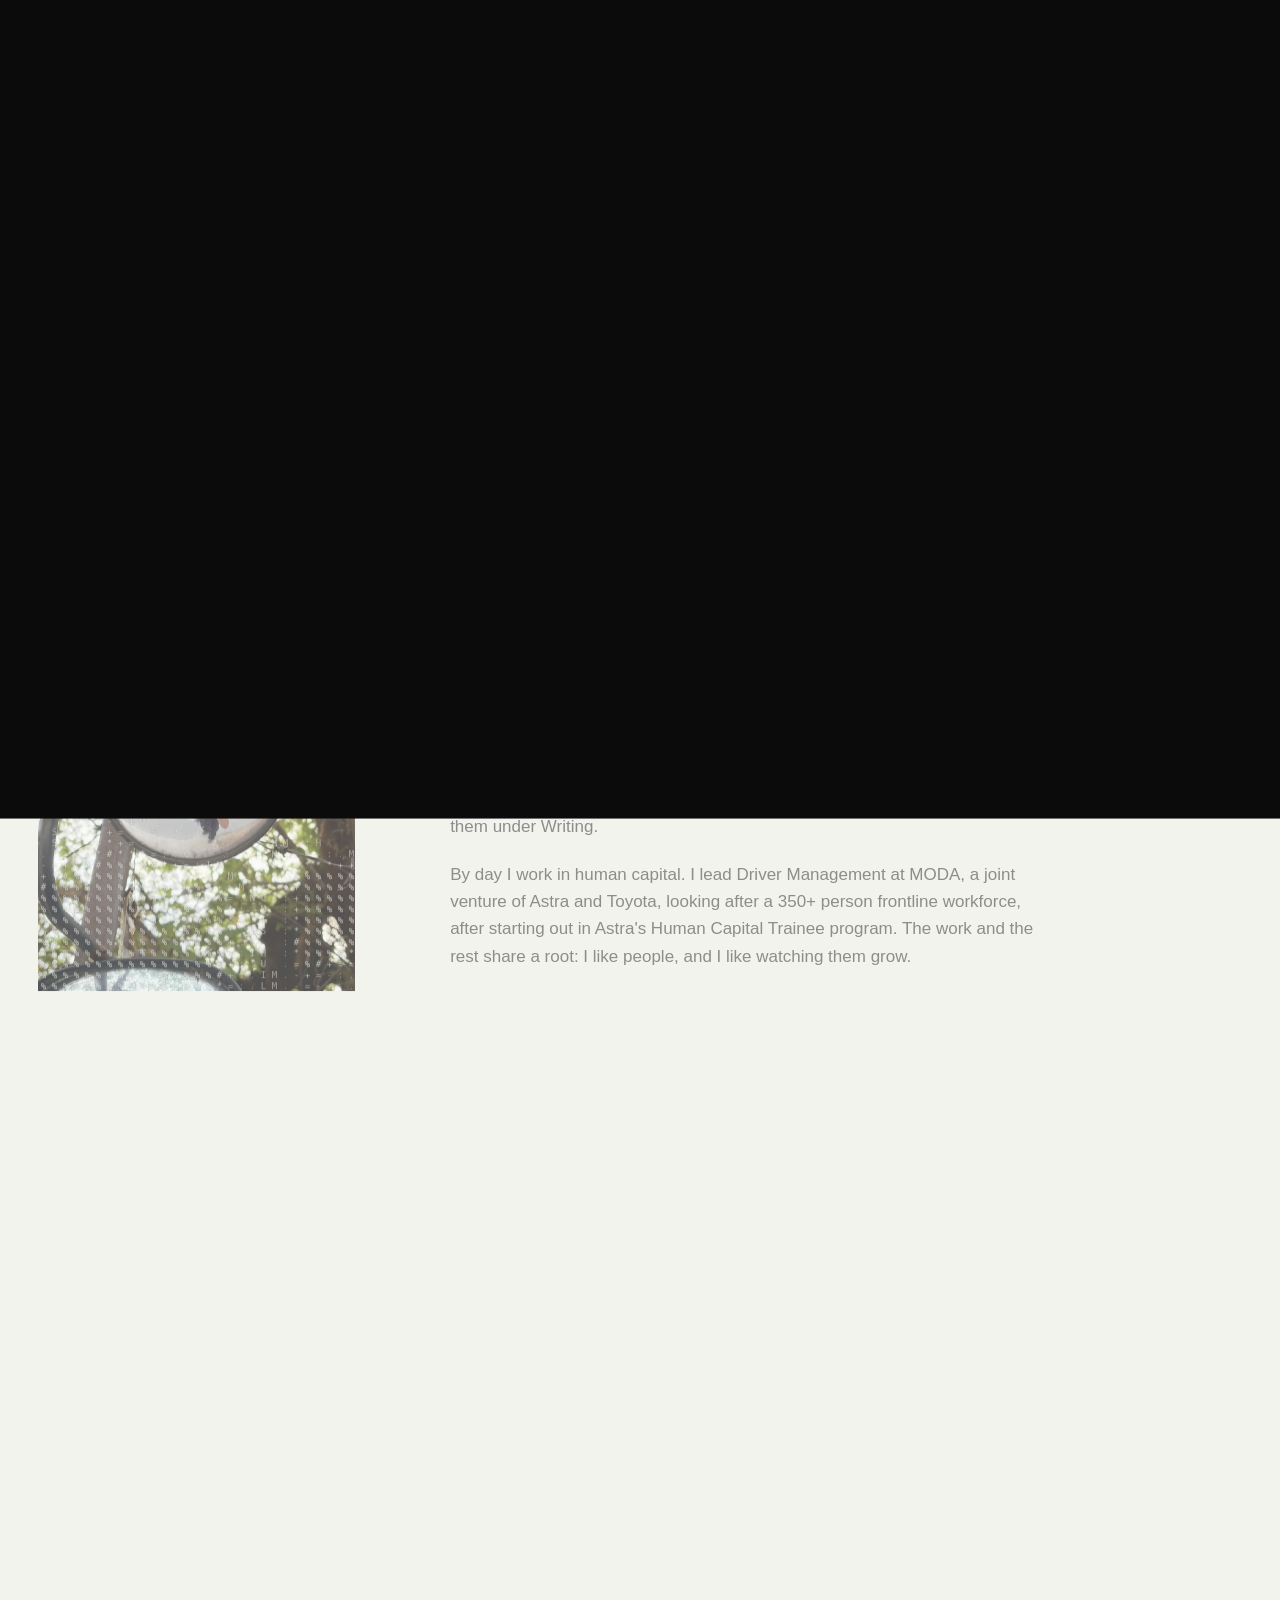
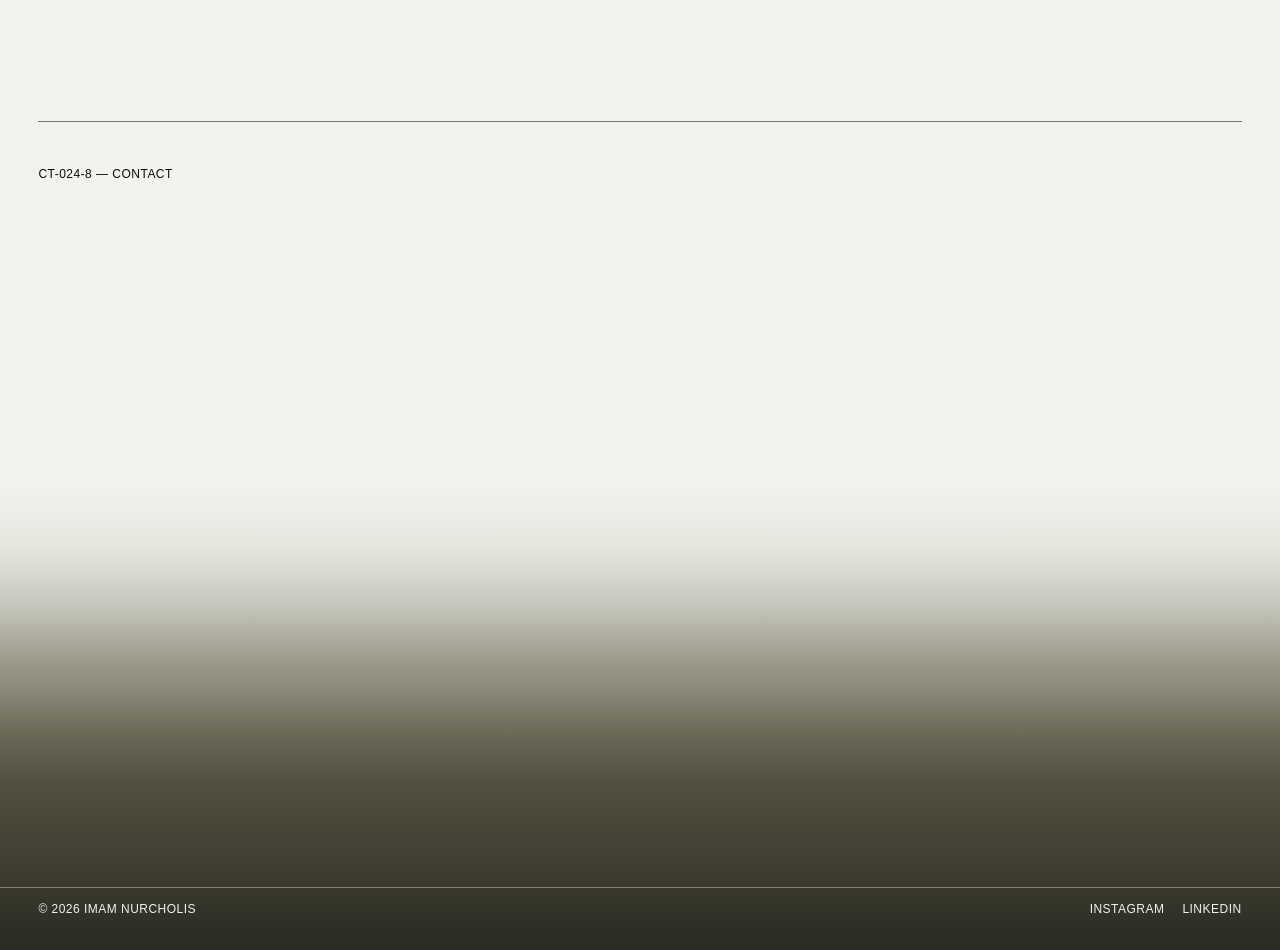
==== about.html @ 3d3e71e9 "DMIS: real screenshots with confidential figures covered; add tools/redact.py Co-Authored-By: Claude" ====
<!doctype html>
<html lang="en">
<head>
  <meta charset="utf-8">
  <meta name="viewport" content="width=device-width, initial-scale=1, viewport-fit=cover">
  <meta name="theme-color" content="#f3f3ee">
  <meta name="color-scheme" content="light">
  <meta http-equiv="Content-Security-Policy" content="default-src 'self'; script-src 'self' 'sha256-qOhFsq0QMV2REqNwk5hGH5bZE9SkX6gt6yeyKdYPv+U='; style-src 'self'; font-src 'self'; img-src 'self' https://is1-ssl.mzstatic.com; media-src 'self'; connect-src 'self'; object-src 'none'; base-uri 'self'; form-action 'none'; upgrade-insecure-requests">
  <meta name="referrer" content="strict-origin-when-cross-origin">
  <title>About — Imam Nurcholis</title>
  <script>document.documentElement.classList.add("js")</script>
  <link rel="preload" href="assets/fonts/inter-tight-latin.woff2" as="font" type="font/woff2" crossorigin>
  <link rel="preload" href="assets/fonts/instrument-serif-latin.woff2" as="font" type="font/woff2" crossorigin>
  <link rel="icon" href="favicon.ico?v=4" sizes="any">
  <link rel="icon" href="favicon-32.png?v=4" type="image/png" sizes="32x32">
  <link rel="icon" href="favicon.svg?v=4" type="image/svg+xml">
  <link rel="apple-touch-icon" href="apple-touch-icon.png?v=4">
  <link rel="stylesheet" href="assets/css/style.css?v=20261117d">
</head>
<body data-page="about">
  <div class="page-lines" aria-hidden="true"><i></i><i></i></div>
  <header class="topbar small"><a href="index.html">Imam Nurcholis</a><span class="page-code"></span></header>
  <main class="page" id="page"></main>
  <script src="assets/vendor/gsap.min.js?v=3.12.5"></script>
  <script src="assets/vendor/ScrollTrigger.min.js?v=3.12.5"></script>
  <script src="assets/vendor/lenis.min.js?v=1.1.13"></script>
  <script src="assets/js/content.js?v=20261117d"></script>
  <script src="assets/js/main.js?v=20261117d"></script>
  <script src="assets/js/pages.js?v=20261117d"></script>
  <script src="assets/js/ascii-field.js?v=20261117d"></script>
</body>
</html>
---- assets/css/style.css ----
/* ============================================================
   Fonts (self-hosted; Latin and Latin Extended subsets, SIL Open Font License)
   ============================================================ */
/* Instrument Serif, latin-ext */
@font-face {
  font-family: 'Instrument Serif';
  font-style: normal;
  font-weight: 400;
  font-display: swap;
  src: url(../fonts/instrument-serif-latin-ext.woff2) format('woff2');
  unicode-range: U+0100-02BA, U+02BD-02C5, U+02C7-02CC, U+02CE-02D7, U+02DD-02FF, U+0304, U+0308, U+0329, U+1D00-1DBF, U+1E00-1E9F, U+1EF2-1EFF, U+2020, U+20A0-20AB, U+20AD-20C4, U+2113, U+2C60-2C7F, U+A720-A7FF;
}
/* Instrument Serif, latin */
@font-face {
  font-family: 'Instrument Serif';
  font-style: normal;
  font-weight: 400;
  font-display: swap;
  src: url(../fonts/instrument-serif-latin.woff2) format('woff2');
  unicode-range: U+0000-00FF, U+0131, U+0152-0153, U+02BB-02BC, U+02C6, U+02DA, U+02DC, U+0304, U+0308, U+0329, U+2000-206F, U+20AC, U+2122, U+2191, U+2193, U+2212, U+2215, U+FEFF, U+FFFD;
}
/* Inter Tight, latin-ext */
@font-face {
  font-family: 'Inter Tight';
  font-style: normal;
  font-weight: 300 500;
  font-display: swap;
  src: url(../fonts/inter-tight-latin-ext.woff2) format('woff2');
  unicode-range: U+0100-02BA, U+02BD-02C5, U+02C7-02CC, U+02CE-02D7, U+02DD-02FF, U+0304, U+0308, U+0329, U+1D00-1DBF, U+1E00-1E9F, U+1EF2-1EFF, U+2020, U+20A0-20AB, U+20AD-20C4, U+2113, U+2C60-2C7F, U+A720-A7FF;
}
/* Inter Tight, latin */
@font-face {
  font-family: 'Inter Tight';
  font-style: normal;
  font-weight: 300 500;
  font-display: swap;
  src: url(../fonts/inter-tight-latin.woff2) format('woff2');
  unicode-range: U+0000-00FF, U+0131, U+0152-0153, U+02BB-02BC, U+02C6, U+02DA, U+02DC, U+0304, U+0308, U+0329, U+2000-206F, U+20AC, U+2122, U+2191, U+2193, U+2212, U+2215, U+FEFF, U+FFFD;
}

/* ============================================================
   Tokens
   ============================================================ */
:root {
  --paper: #f3f3ee;
  --ink: #0b0b0b;
  --muted: #6d6d68;
  --line: rgba(11, 11, 11, .55);
  --frame-w: 0px; /* edge inset used for spacing; the decorative frame was removed */
  --pad: clamp(16px, 3vw, 40px);
  --font: "Inter Tight", "Helvetica Neue", Helvetica, Arial, sans-serif;
  --foot-min: clamp(230px, 34vh, 340px); /* inner-page footer height; the picture is sized from this on every page */
  --display: "Instrument Serif", "Times New Roman", Georgia, serif; /* big titles, menu */
  --ease: cubic-bezier(.77, 0, .175, 1);
  --fs-small: 12px;
  --fs-body: clamp(15px, 1.05vw, 17px);
  color-scheme: light;
}

*, *::before, *::after { box-sizing: border-box; }
html, body { margin: 0; padding: 0; }
html { background: var(--paper); } /* matches the Safari top/bottom bars and the overscroll area */
html.lenis, html.lenis body { height: auto; }
.lenis.lenis-smooth { scroll-behavior: auto !important; }
body {
  background: var(--paper);
  color: var(--ink);
  font-family: var(--font);
  font-size: var(--fs-body);
  line-height: 1.5;
  -webkit-font-smoothing: antialiased;
  overflow-x: hidden;
}
img { display: block; max-width: 100%; }
a { color: inherit; text-decoration: none; }
button { font: inherit; color: inherit; background: none; border: 0; padding: 0; cursor: pointer; }
::selection { background: var(--ink); color: var(--paper); }
:focus-visible { outline: 1px solid currentColor; outline-offset: 4px; }

.small, .code { font-size: var(--fs-small); letter-spacing: .04em; text-transform: uppercase; line-height: 1.3; }
.muted { color: var(--muted); }
.ico { width: .9em; height: .9em; vertical-align: -.1em; fill: none; stroke: currentColor; stroke-width: 1.1; stroke-linecap: square; stroke-linejoin: miter; overflow: visible; }
.sr-only { position: absolute; width: 1px; height: 1px; overflow: hidden; clip: rect(0 0 0 0); white-space: nowrap; }

/* ============================================================
   Top-center "+" button and overlay menu
   ============================================================ */
.plus {
  position: fixed; top: calc(var(--frame-w) + 44px); left: 50%; z-index: 80;
  width: 44px; height: 44px; margin: -22px 0 0 -22px;
  color: var(--ink);
  display: grid; place-items: center;
}
/* Home starts over the photo (pure white); the scroll scene fades it to ink when the paper appears. */
.home .plus { color: #fff; }
.menu-open .plus { color: var(--ink) !important; } /* the menu is always paper */
.plus span { position: absolute; width: 30px; height: 1px; background: currentColor; /* same 1px weight as the grid lines */ transition: transform .6s var(--ease); }
.plus span:last-child { transform: rotate(90deg); }
.plus:hover span:first-child { transform: rotate(90deg); }
.plus:hover span:last-child { transform: rotate(180deg); }
.menu-open .plus span:first-child { transform: rotate(45deg); }
.menu-open .plus span:last-child { transform: rotate(135deg); }

.menu {
  position: fixed; inset: 0; z-index: 70;
  background: var(--paper);
  display: flex; flex-direction: column; justify-content: center;
  padding: 100px var(--pad) 60px;
  visibility: hidden;
  clip-path: inset(0 0 100% 0);
}
.menu ol { list-style: none; margin: 0; padding: 0; counter-reset: m; }
.menu li { border-top: 1px solid var(--line); overflow: hidden; }
.menu li:last-child { border-bottom: 1px solid var(--line); }
.menu a {
  display: grid; grid-template-columns: 1fr 2fr 1fr; align-items: baseline;
  padding: .12em 0; font-size: clamp(34px, min(8vw, 9.5vh), 124px); line-height: 1; letter-spacing: -.01em;
  font-family: var(--display); font-weight: 400;
}
.menu a .code { font-family: var(--font); letter-spacing: .04em; }
.menu a .code { justify-self: start; }
.menu a .arrow { justify-self: end; font-size: .4em; line-height: 0; transition: transform .5s var(--ease); }
.menu a:hover .arrow { transform: translateX(-.4em); }
.menu a .inner { display: inline-block; }
.menu .menu-foot { display: flex; justify-content: space-between; margin-top: 28px; gap: 16px; flex-wrap: wrap; }
@media (max-width: 700px) {
  .menu a { grid-template-columns: 1fr auto; font-size: min(13vw, 8vh); }
  .menu a .code { display: none; }
}

/* ============================================================
   Page transition wipe
   ============================================================ */
.wipe {
  position: fixed; inset: 0; z-index: 85; background: var(--ink);
  transform: scaleY(0); transform-origin: bottom; pointer-events: none;
}
.js .wipe.is-cover { transform: scaleY(1); }
/* The cover is created by main.js, which loads last. Until then CSS draws a stand-in, so the page does not show
   for a moment and then flash dark when the real cover appears. If the scripts never arrive it fades after a few seconds. */
.js:not(.has-wipe) body::before {
  content: ""; position: fixed; inset: 0; z-index: 85; background: var(--ink); pointer-events: none;
  animation: precover-out .6s ease 6s forwards;
}
@keyframes precover-out { to { opacity: 0; visibility: hidden; } }

/* ============================================================
   Split text (big titles)
   ============================================================ */
.title {
  margin: 0; font-family: var(--display); font-weight: 400; text-transform: uppercase;
  letter-spacing: -.01em; line-height: .92; text-align: center;
  font-size: 18vw; /* overwritten by JS fit */
  white-space: nowrap;
}
.title .line { display: block; }
.title .line-inner { display: inline-block; }
.title .mask { display: inline-block; overflow: hidden; vertical-align: top; padding: .04em 0 .02em; margin: -.04em 0 -.02em; }
.title .char, .title .ci { display: inline-block; will-change: transform; }

/* ============================================================
   HOME
   ============================================================ */
.home { background: var(--paper); }
.stage {
  position: relative; height: 100vh; height: 100svh; overflow: hidden;
  --fg: #fff;
  --ln: rgba(255, 255, 255, .55);
  color: var(--fg);
}
.hero-bg { position: absolute; inset: 0; overflow: hidden; background: #2b2a28; will-change: clip-path; }
.hero-bg img { width: 100%; height: 100%; object-fit: cover; transform-origin: 50% 60%; }
.hero-bg::after { content: ""; position: absolute; inset: 0; background: linear-gradient(180deg, rgba(0,0,0,.32), rgba(0,0,0,.30) 40%, rgba(0,0,0,.40)); } /* dark enough that the white name keeps about 3:1 (large text) even over the pale clouds of the current photo */
.ascii-field { position: absolute; inset: 0; z-index: 1; width: 100%; height: 100%; pointer-events: none; }
.about-grid .portrait { position: relative; }

.lines { position: absolute; inset: 0; pointer-events: none; z-index: 2; }
.lines i { position: absolute; background: var(--ln); }
.lines .v { top: 0; bottom: 0; width: 1px; transform-origin: top; }
.lines .v1 { left: 33.333%; }
.lines .v2 { left: 66.666%; }
.lines .h { left: 0; right: 0; height: 1px; top: 50%; transform-origin: center; }

.titles { position: absolute; inset: 0; z-index: 4; display: grid; place-items: center; pointer-events: none; }
.titles .title { grid-area: 1 / 1; }

.tiles {
  position: absolute; inset: 0; z-index: 3;
  display: grid; grid-template-columns: repeat(3, 1fr); grid-template-rows: repeat(2, 1fr);
}
.tile {
  position: relative; display: grid; grid-template-rows: 1fr auto; justify-items: center;
  padding: 13% 0 9%; color: var(--ink);
  visibility: hidden;
}
.tile-img { position: relative; width: 36%; aspect-ratio: 3 / 4; align-self: start; overflow: hidden; background: #ddd; }
.tile-img img { width: 100%; height: 100%; object-fit: cover; transition: transform 1.1s var(--ease), filter .6s; }
.tile:hover .tile-img img, .tile:focus-visible .tile-img img { transform: scale(1.08); }
.tile-label { position: relative; width: 100%; height: 1.3em; overflow: hidden; text-align: center; }
.tile-label span { display: block; transition: transform .6s var(--ease); }
.tile:hover .tile-label span, .tile:focus-visible .tile-label span { transform: translateY(-100%); }
.tile-label span + span { position: absolute; inset: 0; transform: translateY(100%); }
.tile:hover .tile-label span + span, .tile:focus-visible .tile-label span + span { transform: translateY(0); }
.js .tile { visibility: hidden; }

.hero-meta {
  position: absolute; z-index: 5; left: 0; right: 0; bottom: calc(var(--frame-w) + 18px);
  display: grid; grid-template-columns: 1fr 1fr 1fr; padding: 0 calc(var(--frame-w) + 18px);
  color: var(--fg); pointer-events: none;
}
.hero-meta > * { pointer-events: auto; }
.hero-meta .c { text-align: center; }
.hero-meta .r { text-align: right; grid-column: 3; justify-self: end; }
.hero-meta .c { grid-column: 2; }
.hero-meta a:hover { text-decoration: underline; }
.scroll-cue { display: inline-flex; gap: 8px; align-items: center; }
.scroll-cue i { display: inline-block; width: 1px; height: 22px; background: currentColor; transform-origin: top; animation: cue 1.8s var(--ease) infinite; }
@keyframes cue { 0% { transform: scaleY(0); } 50% { transform: scaleY(1); transform-origin: top; } 51% { transform-origin: bottom; } 100% { transform: scaleY(0); transform-origin: bottom; } }

@media (max-width: 700px) {
  .lines .v1 { left: 50%; } .lines .v2 { display: none; }
  /* On phones the centre line passes through the plus. --gy (set by main.js while scrolling) is where the plus sits
     along the line, so the gap always stays around the plus. */
  .lines .v1, .home .foot-lines .v1 {
    --gy: 44px;
    -webkit-mask-image: linear-gradient(to bottom, #000 0, #000 calc(var(--gy) - 32px), transparent calc(var(--gy) - 32px), transparent calc(var(--gy) + 32px), #000 calc(var(--gy) + 32px));
            mask-image: linear-gradient(to bottom, #000 0, #000 calc(var(--gy) - 32px), transparent calc(var(--gy) - 32px), transparent calc(var(--gy) + 32px), #000 calc(var(--gy) + 32px));
  }
  .lines .h { top: 33.333%; box-shadow: 0 calc(33.333svh) 0 var(--ln); }
  .tiles { grid-template-columns: repeat(2, 1fr); grid-template-rows: repeat(3, 1fr); }
  .tile { padding: 16% 0 8%; }
  .tile-img { width: 50%; }
  .hero-meta { grid-template-columns: 1fr 1fr; }
  .hero-meta .c { display: none; }
  .hero-meta .r { grid-column: 2; }
}

/* ============================================================
   INNER PAGES
   ============================================================ */
.page { padding: 0 calc(var(--frame-w) + var(--pad)); }
.page-lines { position: fixed; inset: 0; pointer-events: none; z-index: 0; }
.page-lines i { position: absolute; top: 0; bottom: 0; width: 1px; background: var(--line); opacity: .35; transform-origin: top; }
.page-lines i:nth-child(1) { left: 33.333%; }
.page-lines i:nth-child(2) { left: 66.666%; }
.page > * { position: relative; z-index: 1; }

.topbar {
  position: fixed; z-index: 60; top: calc(var(--frame-w) + 30px); left: 0; right: 0;
  display: flex; justify-content: space-between; align-items: center;
  padding: 0 calc(var(--frame-w) + var(--pad)); pointer-events: none;
}
.topbar > * { pointer-events: auto; }
.topbar a:hover { text-decoration: underline; }

.page-head { padding-top: calc(var(--frame-w) + 120px); padding-bottom: clamp(40px, 8vw, 100px); }
.page-head .title { text-align: left; }
.page-head .lede { display: grid; grid-template-columns: 1fr 1fr 1fr; margin-top: 28px; gap: 16px; }
.page-head .lede p { margin: 0; max-width: 34ch; }
.page-head .lede p:last-child { grid-column: 2; }
@media (max-width: 700px) { .page-head .lede { grid-template-columns: 1fr; } .page-head .lede p:last-child { grid-column: 1; } }

/* Index rows (portfolio / writing) */
.rows { list-style: none; margin: 0 0 120px; padding: 0; border-top: 1px solid var(--line); }
.row { border-bottom: 1px solid var(--line); }
.row a {
  display: grid; grid-template-columns: minmax(0, 1fr) minmax(0, 2fr) minmax(0, 1fr) minmax(0, 1fr); gap: 16px; align-items: baseline;
  padding: 18px 0; transition: padding .5s var(--ease), background-color .3s;
}
.row a:hover { padding-left: 12px; padding-right: 12px; background: rgba(11, 11, 11, .04); }
.row .t { font-size: clamp(22px, 2.6vw, 40px); line-height: 1.05; letter-spacing: -.02em; }
.row .x { color: var(--muted); }
.row .r { text-align: right; }
.row .ex { margin: 6px 0 0; font-size: var(--fs-body); color: var(--muted); letter-spacing: 0; }
.row .thumb { display: none; }
@media (max-width: 700px) {
  .row a { grid-template-columns: minmax(0, 1fr) auto; row-gap: 6px; }
  .row .code { grid-column: 1; grid-row: 1; }
  .row .r { grid-column: 2; grid-row: 1; }
  .row .t { grid-column: 1 / -1; }
  .row .x.mid { display: none; }
  .row .thumb { display: block; grid-column: 1 / -1; aspect-ratio: 16/10; object-fit: cover; width: 100%; margin-top: 8px; }
}

/* Floating preview that follows the cursor on portfolio rows */
.float-preview {
  position: fixed; z-index: 50; top: 0; left: 0; width: 22vw; max-width: 340px; aspect-ratio: 3/4;
  pointer-events: none; overflow: hidden; opacity: 0; transform: translate(-50%, -50%) scale(.9);
}
.float-preview img { width: 100%; height: 100%; object-fit: cover; }
@media (hover: none) { .float-preview { display: none; } }

/* Photos grid */
.photo-grid { columns: 3; column-gap: clamp(12px, 2vw, 28px); margin-bottom: 120px; }
.photo { break-inside: avoid; margin: 0 0 clamp(20px, 3vw, 44px); cursor: zoom-in; }
.photo .ph { overflow: hidden; background: #ddd; }
.photo img, .photo video { display: block; width: 100%; height: auto; transition: transform 1.1s var(--ease); }
.photo:hover img, .photo:hover video { transform: scale(1.04); }
.photo figcaption { display: flex; justify-content: space-between; gap: 12px; margin-top: 10px; }
@media (max-width: 900px) { .photo-grid { columns: 2; } }
@media (max-width: 520px) { .photo-grid { columns: 1; } }

/* Lightbox */
.lightbox {
  position: fixed; inset: 0; z-index: 75; background: rgba(243, 243, 238, .97);
  display: grid; grid-template-rows: auto 1fr auto; padding: calc(var(--frame-w) + 24px) calc(var(--frame-w) + var(--pad));
  visibility: hidden; opacity: 0;
}
.lightbox .lb-top, .lightbox .lb-bot { display: flex; justify-content: space-between; align-items: center; gap: 16px; }
.lightbox .lb-stage { position: relative; min-height: 0; margin: 20px 0; }
.lightbox img, .lightbox video { position: absolute; inset: 0; width: 100%; height: 100%; object-fit: contain; }
.lightbox [hidden] { display: none; }
.lightbox button:hover { text-decoration: underline; }

/* Article / project / about */
.article { display: grid; grid-template-columns: minmax(0, 1fr) minmax(0, 2fr); gap: 16px; margin-bottom: 140px; }
.article .meta { display: flex; flex-direction: column; gap: 6px; }
.prose { max-width: 62ch; font-size: clamp(17px, 1.25vw, 20px); line-height: 1.6; }
.prose p { margin: 0 0 1.2em; }
.prose h2 { font-weight: 400; font-size: 1.5em; letter-spacing: -.02em; line-height: 1.15; margin: 1.8em 0 .6em; }
.prose a { border-bottom: 1px solid currentColor; }
.prose blockquote { margin: 0 0 1.2em; padding-left: 1em; border-left: 1px solid var(--ink); }
.prose blockquote p { margin: 0; }
.prose ul { margin: 0 0 1.2em; padding-left: 1.2em; }
.prose li { margin-bottom: .4em; }
.codeblock { position: relative; margin: 0 0 1.4em; }
.codeblock pre { margin: 0; padding-top: 38px; }
.codeblock .copy {
  position: absolute; top: 8px; right: 8px; z-index: 1; padding: 5px 10px;
  background: var(--paper); border: 1px solid var(--line); color: var(--ink);
  transition: background-color .25s, color .25s;
}
.codeblock .copy:hover, .codeblock .copy.is-done { background: var(--ink); color: var(--paper); }
.prose pre { margin: 0 0 1.4em; padding: 14px 16px; overflow-x: auto; background: rgba(11, 11, 11, .05); border: 1px solid var(--line); font: 13px/1.55 ui-monospace, SFMono-Regular, Menlo, Consolas, monospace; -webkit-overflow-scrolling: touch; }
.prose pre code { font: inherit; white-space: pre; }
.prose { overflow-wrap: anywhere; }
.row .x { overflow-wrap: anywhere; }
@media (max-width: 700px) { .article { grid-template-columns: minmax(0, 1fr); } }

.cover { margin: 0 0 clamp(40px, 6vw, 90px); overflow: hidden; aspect-ratio: 16/9; background: #ddd; }
.cover img { width: 100%; height: 115%; object-fit: cover; }
.gallery { display: grid; grid-template-columns: repeat(2, 1fr); gap: clamp(12px, 2vw, 28px); margin: 0 0 140px; }
.gallery img { width: 100%; aspect-ratio: 4/3; object-fit: cover; }
@media (max-width: 700px) { .gallery { grid-template-columns: 1fr; } }

.next-link { display: block; border-top: 1px solid var(--line); padding: 28px 0 140px; }
.next-link .t { font-family: var(--display); font-size: clamp(44px, 9vw, 150px); letter-spacing: -.01em; line-height: 1; text-transform: uppercase; font-weight: 400; display: block; margin-top: 8px; transition: transform .6s var(--ease); }
.next-link:hover .t { transform: translateX(1.5vw); }

.about-grid { display: grid; grid-template-columns: minmax(0, 1fr) minmax(0, 2fr); gap: 16px; margin-bottom: 120px; }
.about-grid .portrait { overflow: hidden; aspect-ratio: 3/4; background: #ddd; width: 80%; }
.about-grid .portrait img { width: 100%; height: 109%; object-fit: cover; } /* taller than the frame, so the parallax never shows a gap at the bottom */
.facts { list-style: none; padding: 0; margin: 12px 0 0; border-top: 1px solid var(--line); max-width: 62ch; }
.facts-label { margin: 48px 0 0; font-weight: 400; }
.facts li { display: grid; grid-template-columns: minmax(0, 1fr) minmax(0, 2fr); gap: 16px; padding: 12px 0; border-bottom: 1px solid var(--line); }
.contact { border-top: 1px solid var(--line); padding: 40px 0 140px; }
.contact .mail { display: inline-block; font-size: clamp(30px, 6.5vw, 110px); letter-spacing: -.035em; line-height: 1.05; margin: 14px 0 40px; border-bottom: 1px solid currentColor; word-break: break-all; }
.contact nav { display: flex; gap: 24px; flex-wrap: wrap; }
.contact nav a:hover { text-decoration: underline; }
@media (max-width: 700px) { .about-grid { grid-template-columns: minmax(0, 1fr); } .about-grid .portrait { width: 100%; } }

/* Reveal helper (JS adds motion) */
.js [data-reveal] { opacity: 0; transform: translateY(30px); }

@media (prefers-reduced-motion: reduce) {
  .js [data-reveal] { opacity: 1; transform: none; }
  .scroll-cue i { animation: none; }
}

/* Grid children may shrink below their content, so wide code blocks scroll inside themselves instead of widening the page. */
.article > *, .about-grid > * { min-width: 0; }
.page { overflow-x: clip; }

/* ============================================================
   Footer: dithered mountain picture as the background, text anchored low
   ============================================================ */
.site-foot {
  position: relative; z-index: 2; overflow: hidden; isolation: isolate;
  display: flex; flex-direction: column; justify-content: flex-end;
  min-height: var(--foot-min);
  background: #7e7b5f; color: var(--paper); /* the average colour of the picture's top, so a taller footer continues it seamlessly */
  padding: clamp(40px, 6vw, 80px) calc(var(--frame-w) + var(--pad)) clamp(20px, 2.6vw, 34px);
}
.home .site-foot { min-height: clamp(440px, 76vh, 680px); }
.site-foot a { color: inherit; text-decoration: none; }
.foot-art { position: absolute; inset: 0; z-index: -1; overflow: hidden; pointer-events: none; display: flex; justify-content: center; align-items: flex-end; }
/* One size on every page (as on the inner-page footers), anchored bottom centre. A taller footer shows more of the plain colour above it. */
/* .foot-pic is the frame (it has the picture's proportions, and is what the scroll and mouse motion move); the picture fills it. */
.foot-pic { position: relative; flex: none; max-width: none; min-width: 106%; height: calc(var(--foot-min) * 1.18); aspect-ratio: 1600 / 1063; margin-bottom: calc(var(--foot-min) * -.1); will-change: transform;
  -webkit-mask-image: linear-gradient(to bottom, transparent 0, #000 30%); mask-image: linear-gradient(to bottom, transparent 0, #000 30%); /* melts the picture's top edge into the colour behind it */ }
.foot-pic img { position: absolute; inset: 0; width: 100%; height: 100%; max-width: none; object-fit: cover; object-position: 50% 100%; }
@media (min-width: 1000px) {
  /* Desktop: a taller footer and bottom-aligned crop shows the big dark rocks. */
  :root { --foot-min: clamp(340px, 52vh, 560px); }
}
.foot-art::after { /* top fade into the page + a darkening so the text stays readable */
  content: ""; position: absolute; inset: 0;
  background:
    /* long, eased fade from the page colour into the picture (stops follow a smooth S-curve) */
    linear-gradient(to bottom,
      rgb(243, 243, 238) 0%, rgba(243, 243, 238, .97) 6%, rgba(243, 243, 238, .92) 13%, rgba(243, 243, 238, .83) 19%,
      rgba(243, 243, 238, .7) 26%, rgba(243, 243, 238, .55) 32%, rgba(243, 243, 238, .39) 38%, rgba(243, 243, 238, .25) 45%,
      rgba(243, 243, 238, .13) 51%, rgba(243, 243, 238, .05) 58%, rgba(243, 243, 238, 0) 65%),
    linear-gradient(to top, rgba(11, 11, 11, .72), rgba(11, 11, 11, .2) 55%, rgba(11, 11, 11, .32));
}
.foot-inner { position: relative; }
/* The page's column lines continue through the footer: dark on the paper, turning light over the picture. */
.foot-lines { position: absolute; inset: 0; z-index: 0; pointer-events: none; }
.foot-lines i {
  position: absolute; top: 0; bottom: 0; width: 1px;
  /* starts at the same strength as the page's own lines (inner pages: faint; homepage tiles: stronger) */
  background: linear-gradient(to bottom, var(--fl-top, rgba(11, 11, 11, .2)) 0, var(--fl-top, rgba(11, 11, 11, .2)) 14%, rgba(243, 243, 238, .22) 48%, rgba(243, 243, 238, .4) 100%);
}
.home .foot-lines i { --fl-top: rgba(11, 11, 11, .55); }
.foot-lines .v1 { left: 33.333%; }
.foot-lines .v2 { left: 66.666%; }
@media (max-width: 700px) { .home .foot-lines .v1 { left: 50%; } .home .foot-lines .v2 { display: none; } }
.foot-big { margin: 0; text-shadow: 0 2px 28px rgba(11, 11, 11, .35); font-size: clamp(30px, 4.6vw, 70px); line-height: 1; letter-spacing: -.03em; font-weight: 350; max-width: 22ch; }
.foot-big a { border-bottom: 1px solid currentColor; }
.foot-big .w { display: inline-block; overflow: hidden; vertical-align: top; padding-bottom: .14em; margin-bottom: -.14em; }
.foot-big .w > span { display: inline-block; will-change: transform; }
.foot-row {
  display: flex; justify-content: space-between; align-items: baseline; flex-wrap: wrap; gap: 12px 24px;
  margin: clamp(24px, 3.4vw, 48px) calc(-1 * (var(--frame-w) + var(--pad))) 0; padding: 14px calc(var(--frame-w) + var(--pad)) 0; border-top: 1px solid rgba(243, 243, 238, .4);
  text-transform: uppercase; letter-spacing: .04em; font-size: var(--fs-small);
}
.foot-row nav { display: flex; gap: 18px; flex-wrap: wrap; justify-content: flex-end; }
.foot-row a:hover { text-decoration: underline; }

.topbar { transition: opacity .35s; }
.foot-in-view .topbar { opacity: 0; pointer-events: none; }

/* ============================================================
   Cursor + text selection (inspired by akarasa.space, in this site's ink and paper)
   ============================================================ */
::selection { background: var(--ink); color: var(--paper); }
.stage ::selection, .site-foot ::selection, .menu ::selection { background: var(--paper); color: var(--ink); }
.menu ::selection { background: var(--ink); color: var(--paper); }

.cursor-dot {
  position: fixed; top: 0; left: 0; z-index: 99999; width: 20px; height: 20px; border-radius: 50%;
  background: rgba(255, 255, 255, .82); mix-blend-mode: difference; /* semi-transparent, inverts whatever is underneath */
  pointer-events: none; opacity: 0;
  transition: width .3s var(--ease), height .3s var(--ease), opacity .3s;
}
.cursor-dot.visible { opacity: 1; }
.cursor-dot.hovered { width: 45px; height: 45px; }
.cursor-dot.pressed { width: 14px; height: 14px; }
html.has-custom-cursor body { cursor: none; }
html.has-custom-cursor a, html.has-custom-cursor button, html.has-custom-cursor label, html.has-custom-cursor .photo, html.has-custom-cursor .tile, html.has-custom-cursor summary { cursor: pointer; }
html.has-custom-cursor input, html.has-custom-cursor textarea, html.has-custom-cursor select { cursor: auto; }

/* About without a portrait: the text keeps the right two thirds of the grid */
.about-grid.no-portrait > div { grid-column: 2; }
@media (max-width: 700px) { .about-grid.no-portrait > div { grid-column: 1; } }

/* Grid lines: kept on the homepage and in every footer; hidden in the body of inner pages. */
.page-lines { display: none; }

/* Music: cover strip + editorial record list; a record opens to its cover and Apple Music player */
.covers { display: grid; grid-template-columns: repeat(8, minmax(0, 1fr)); gap: 0; margin: 0 0 clamp(48px, 7vw, 96px); }
.covers button { all: unset; display: block; aspect-ratio: 1; overflow: hidden; cursor: pointer; }
.covers img { width: 100%; height: 100%; object-fit: cover; filter: grayscale(1) contrast(1.05); transition: filter .6s var(--ease), transform 1s var(--ease); }
.covers button:hover img { filter: none; transform: scale(1.06); }
@media (max-width: 700px) { .covers { grid-template-columns: repeat(4, minmax(0, 1fr)); } }

.records { list-style: none; margin: 0 0 120px; padding: 0; border-top: 1px solid var(--line); counter-reset: rec; }
.rec { border-bottom: 1px solid var(--line); }
.rec-row {
  all: unset; box-sizing: border-box; width: 100%; cursor: pointer;
  display: grid; grid-template-columns: minmax(0, 1fr) minmax(0, 2fr) minmax(0, 1fr) minmax(0, 1fr); gap: 16px; align-items: baseline;
  padding: 22px 0; transition: padding .5s var(--ease), background-color .3s;
}
.rec-row:hover, .rec.open .rec-row { padding-left: 12px; padding-right: 12px; background: rgba(11, 11, 11, .04); }
.rec-row:focus-visible { outline: 1px solid var(--ink); outline-offset: -1px; }
.rec-t { font-family: var(--display); font-size: clamp(30px, 4.2vw, 64px); line-height: .95; letter-spacing: -.01em; }
.rec-row .x { color: var(--muted); }
.rec-row .r { display: flex; justify-content: flex-end; align-items: baseline; gap: 14px; }
.rec-plus { position: relative; width: 11px; height: 11px; flex: none; transition: transform .5s var(--ease); }
.rec-plus::before, .rec-plus::after { content: ""; position: absolute; background: var(--ink); left: 0; right: 0; top: 5px; height: 1px; }
.rec-plus::after { transform: rotate(90deg); transition: transform .5s var(--ease); }
.rec.open .rec-plus::after { transform: rotate(0); }

.rec-panel { display: grid; grid-template-rows: 0fr; transition: grid-template-rows .7s var(--ease); }
.rec.open .rec-panel { grid-template-rows: 1fr; }
.rec-inner { min-height: 0; overflow: hidden; display: grid; grid-template-columns: minmax(0, 1fr) minmax(0, 2fr); gap: 16px; align-items: start; }
.rec.open .rec-inner { padding: 28px 12px 44px; }
.rec-side { display: flex; flex-direction: column; align-items: center; text-align: center; gap: 12px; min-width: 0; align-self: center; padding: 24px 0; }
.rec-side p { margin: 0; }
.rec-note { max-width: 40ch; margin-inline: auto; }
/* Sleeve with the record sliding out of it; the record spins while the row is open */
.rec-media { position: relative; width: min(100%, 300px); aspect-ratio: 3 / 2; margin-bottom: 10px; }
.rec-sleeve { position: absolute; z-index: 2; left: 0; top: 0; width: 66.667%; aspect-ratio: 1; object-fit: cover; box-shadow: 0 14px 30px -12px rgba(11, 11, 11, .45);
  opacity: 0; transform: translateY(14px); transition: opacity .7s var(--ease) .1s, transform .7s var(--ease) .1s; }
.rec-disc { position: absolute; z-index: 1; left: 1.5%; top: 1%; width: 64%; aspect-ratio: 1; border-radius: 50%; transform: translateX(0); transition: transform 1.1s var(--ease) .35s; }
.rec-disc::after { content: ""; position: absolute; inset: 0; border-radius: 50%; pointer-events: none;
  background: conic-gradient(from 30deg, transparent 0 8%, rgba(255, 255, 255, .13) 13%, transparent 19% 58%, rgba(255, 255, 255, .1) 63%, transparent 69%); }
.rec-spin { width: 100%; height: 100%; border-radius: 50%; display: grid; place-items: center;
  background: radial-gradient(circle, transparent 0 17%, #0b0b0b 17.5% 19%, transparent 19.5%), repeating-radial-gradient(circle, #121212 0 1px, #1d1d1d 1px 3px);
  animation: rec-spin 5s linear infinite; animation-play-state: paused; }
.rec-spin img { width: 34%; aspect-ratio: 1; border-radius: 50%; object-fit: cover; box-shadow: 0 0 0 2px #0b0b0b; }
.rec.open .rec-sleeve { opacity: 1; transform: none; }
.rec.open .rec-disc { transform: translateX(50%); }
.rec.open .rec-spin { animation-play-state: running; }
@keyframes rec-spin { to { transform: rotate(360deg); } }
@media (prefers-reduced-motion: reduce) { .rec-spin { animation: none; } .rec-disc, .rec-sleeve { transition: none; } }
/* "Listen on Apple Music": outlined pill that fills with ink on hover */
.btn-listen { align-self: center; display: inline-flex; align-items: center; gap: 8px; margin-top: 6px; padding: 10px 16px; border: 1px solid var(--ink); border-radius: 999px; transition: background-color .35s var(--ease), color .35s var(--ease); }
.btn-listen:hover { background: var(--ink); color: var(--paper); }

/* Tracklist; recommended songs carry the site's "+" and switch to the display serif */
.tracks-wrap { min-width: 0; }
.tracks-head { display: flex; justify-content: space-between; gap: 16px; padding-bottom: 10px; border-bottom: 1px solid var(--line); color: var(--muted); }
.tracks-key { display: inline-flex; align-items: center; gap: 8px; color: var(--ink); }
.tracks { list-style: none; margin: 0; padding: 0; }
.track { display: grid; grid-template-columns: 3.5em minmax(0, 1fr) auto; gap: 16px; align-items: baseline; padding: 9px 0; border-bottom: 1px solid rgba(11, 11, 11, .12); color: var(--muted);
  opacity: 0; transform: translateY(8px); transition: opacity .5s var(--ease), transform .5s var(--ease); }
.rec.open .track { opacity: 1; transform: none; transition-delay: calc(.25s + var(--k) * 35ms); }
.track .tt { display: flex; align-items: baseline; gap: 12px; min-width: 0; }
.track .td { text-align: right; }
.track.pick { color: var(--ink); }
.track.pick .tt span:not(.sr-only) { font-family: var(--display); font-size: clamp(22px, 2vw, 30px); line-height: 1; }
.track.pick .tn, .track.pick .td { color: var(--ink); }
.pick-mark { position: relative; flex: none; width: 13px; height: 13px; align-self: center; transition: transform .6s var(--ease); }
.pick-mark::before, .pick-mark::after { content: ""; position: absolute; left: 0; right: 0; top: 6px; height: 1px; background: var(--ink); }
.pick-mark::after { transform: rotate(90deg); }
.track.pick:hover .pick-mark { transform: rotate(90deg); }
@media (prefers-reduced-motion: reduce) { .track { transition: none; } }
@media (max-width: 700px) {
  .rec-row { grid-template-columns: minmax(0, 1fr) auto; row-gap: 6px; }
  .rec-row .code:first-child { grid-column: 1; grid-row: 1; }
  .rec-row .r { grid-column: 2; grid-row: 1; }
  .rec-t { grid-column: 1 / -1; }
  .rec-row .x.mid { display: block; grid-column: 1 / -1; }
  .rec-inner { grid-template-columns: minmax(0, 1fr); }
  .rec.open .rec-inner { padding: 4px 0 28px; }
}
.float-preview.square { aspect-ratio: 1; width: 20vw; max-width: 300px; }

/* ============================================================
   PORTFOLIO: an exhibition of plates
   ============================================================ */
:root {
  --navy: #1d2740; --sand: #e4dfd0; --olive: #7e7b5f; --vermilion: #d4502f;
}
.marquee { overflow: hidden; border-top: 1px solid var(--line); border-bottom: 1px solid var(--line); margin: 0 0 clamp(36px, 5vw, 64px); padding: .15em 0 .25em; }
.marquee-track { display: flex; width: max-content; animation: marquee 60s linear infinite; }
.marquee span { display: flex; flex: none; }
.marquee i { font-style: normal; font-family: var(--display); font-size: clamp(34px, 5vw, 72px); line-height: 1.1; letter-spacing: -.01em; padding-right: .5em; white-space: nowrap; }
.marquee i::after { content: "+"; font-family: var(--font); font-size: .45em; vertical-align: .55em; padding-left: .5em; color: var(--vermilion); }
@keyframes marquee { to { transform: translateX(-50%); } }
.marquee:hover .marquee-track { animation-play-state: paused; }

.rows.index { margin-bottom: clamp(80px, 12vw, 160px); }
.rows.index .row a { padding: 12px 0; }
.rows.index .t { font-size: clamp(20px, 2.1vw, 32px); }

.plates { display: flex; flex-direction: column; gap: clamp(90px, 14vw, 200px); margin-bottom: 140px; }
.plate { display: grid; grid-template-columns: repeat(12, minmax(0, 1fr)); gap: 16px; align-items: center; position: relative; scroll-margin-top: 70px; }
.plate-art { grid-column: 1 / span 7; position: relative; display: block; background: var(--bg); color: var(--fg); --a-hi: var(--hi); }
.plate.flip .plate-art { grid-column: 6 / span 7; grid-row: 1; }
.plate-body { grid-column: 9 / span 4; grid-row: 1; position: relative; }
.plate.flip .plate-body { grid-column: 1 / span 4; }
.plate-art.tone-0, .art-cover.tone-0 { --bg: var(--navy);   --fg: #efeee6; --hi: var(--vermilion); }
.plate-art.tone-1, .art-cover.tone-1 { --bg: var(--sand);   --fg: var(--ink); --hi: var(--vermilion); }
.plate-art.tone-2, .art-cover.tone-2 { --bg: var(--vermilion); --fg: #f6efe3; --hi: var(--navy); }
.plate-art.tone-3, .art-cover.tone-3 { --bg: var(--olive);  --fg: #f3f3ee; --hi: var(--navy); }
.art-cover { background: var(--bg); color: var(--fg); position: relative; }
.plate-frame { aspect-ratio: 16 / 10; overflow: hidden; position: relative; }
.plate-frame img { position: absolute; inset: 0; width: 100%; height: 100%; object-fit: cover; transition: transform 1.2s var(--ease); }
.plate-art:hover .plate-frame img { transform: scale(1.04); }
.plate-frame svg { position: absolute; inset: 0; width: 100%; height: 100%; transition: transform 1.2s var(--ease); }
.plate-art:hover .plate-frame svg { transform: scale(1.03); }
.plate-tag { position: absolute; left: 0; top: 0; padding: 6px 10px; background: var(--paper); color: var(--ink); }
.art-cap { position: absolute; left: 14px; bottom: 12px; margin: 0; opacity: .8; }

/* SVG artwork colours come from the plate's tone */
svg.art .a-ink { fill: currentColor; }
svg.art .a-hi { fill: var(--hi, var(--vermilion)); }
svg.art .a-faint { fill: currentColor; opacity: .22; }
svg.art .a-line { stroke: currentColor; stroke-opacity: .35; stroke-width: 1; fill: none; }
svg.art .a-hi-line { stroke: var(--hi, var(--vermilion)); stroke-width: 2.4; fill: none; }
svg.art path.a-line { stroke-opacity: .7; stroke-width: 1.4; }
svg.art .a-txt { fill: var(--bg); font: 500 11px/1 var(--font); letter-spacing: .02em; }
svg.art .a-hi + .a-txt { fill: #fff; }

.plate-no {
  display: block; pointer-events: none; user-select: none; margin: 0 0 .1em -.04em;
  font-family: var(--display); font-size: clamp(90px, 10vw, 160px); line-height: .8; letter-spacing: -.04em;
  color: transparent; -webkit-text-stroke: 1px var(--ink);
}
.plate-t { font-family: var(--display); font-weight: 400; font-size: clamp(34px, 4vw, 64px); line-height: .98; letter-spacing: -.02em; margin: .25em 0 .35em; }
.plate-t a { background: linear-gradient(currentColor, currentColor) 0 100% / 0 1px no-repeat; transition: background-size .7s var(--ease); }
.plate-t a:hover { background-size: 100% 1px; }
.plate-sum { margin: 0 0 1.4em; max-width: 36ch; color: var(--muted); }
.plate-open { display: inline-flex; gap: 8px; align-items: center; border-bottom: 1px solid currentColor; padding-bottom: 3px; }
.plate-open:hover .ico { transform: translate(2px, -2px); }
.plate-open .ico { transition: transform .4s var(--ease); }

.figs { list-style: none; margin: 0 0 1.6em; padding: 0; border-top: 1px solid var(--line); }
.figs li { display: grid; grid-template-columns: minmax(0, 5.2em) minmax(0, 1fr); gap: 14px; align-items: baseline; padding: 10px 0; border-bottom: 1px solid var(--line); }
.figs b { font-family: var(--display); font-weight: 400; font-size: clamp(28px, 2.8vw, 44px); line-height: 1; letter-spacing: -.02em; white-space: nowrap; }
.figs span { font-size: 13px; line-height: 1.3; color: var(--muted); }
.figs.wide { display: grid; grid-template-columns: repeat(3, minmax(0, 1fr)); gap: 0; border-top: 1px solid var(--line); margin: 0 0 clamp(48px, 7vw, 100px); }
.figs.wide li { display: block; border-bottom: 1px solid var(--line); border-right: 1px solid var(--line); padding: 18px 18px 20px; }
.figs.wide li:last-child { border-right: 0; }
.figs.wide b { display: block; font-size: clamp(40px, 6vw, 96px); margin-bottom: 8px; white-space: normal; }

/* Project page: artwork cover, screenshots */
.cover.art-cover { aspect-ratio: 16 / 9; }
.cover.art-cover svg { position: absolute; inset: 0; width: 100%; height: 100%; }
.shots { display: flex; flex-direction: column; gap: clamp(28px, 4vw, 56px); margin: 0 0 140px; }
.shot { margin: 0; }
.shot-img { overflow: hidden; background: var(--sand); border: 1px solid var(--line); }
.shot-img img { width: 100%; height: auto; }
.shot figcaption { margin-top: 10px; }
.shot-band { display: grid; grid-template-columns: repeat(2, minmax(0, 1fr)); gap: clamp(16px, 3vw, 48px); padding: clamp(24px, 5vw, 72px); background: var(--olive); justify-items: center; }
.shot-band .shot { width: min(100%, 320px); }
.shot-band .shot-img { border-radius: 26px; border: 0; box-shadow: 0 24px 50px -20px rgba(11, 11, 11, .55); }
.shot-band figcaption { color: #f3f3ee; opacity: .85; text-align: center; }

@media (max-width: 900px) {
  .plate, .plate.flip { display: flex; flex-direction: column; align-items: stretch; gap: 22px; }
  .plate-art, .plate.flip .plate-art { order: 1; }
  .plate-body, .plate.flip .plate-body { order: 2; padding-top: 8px; }
  .plate-no { font-size: 84px; }
  .plate-sum { max-width: none; }
  .figs.wide { grid-template-columns: 1fr; }
  .figs.wide li { border-right: 0; display: grid; grid-template-columns: minmax(0, 6em) 1fr; gap: 14px; align-items: baseline; }
  .figs.wide b { font-size: 40px; margin: 0; }
  .shot-band { padding: 20px 12px; gap: 12px; }
}
@media (prefers-reduced-motion: reduce) { .marquee-track { animation: none; } .plate-frame img, .plate-frame svg { transition: none; } }
@media (max-width: 600px) { .plate .art-cap { display: none; } }
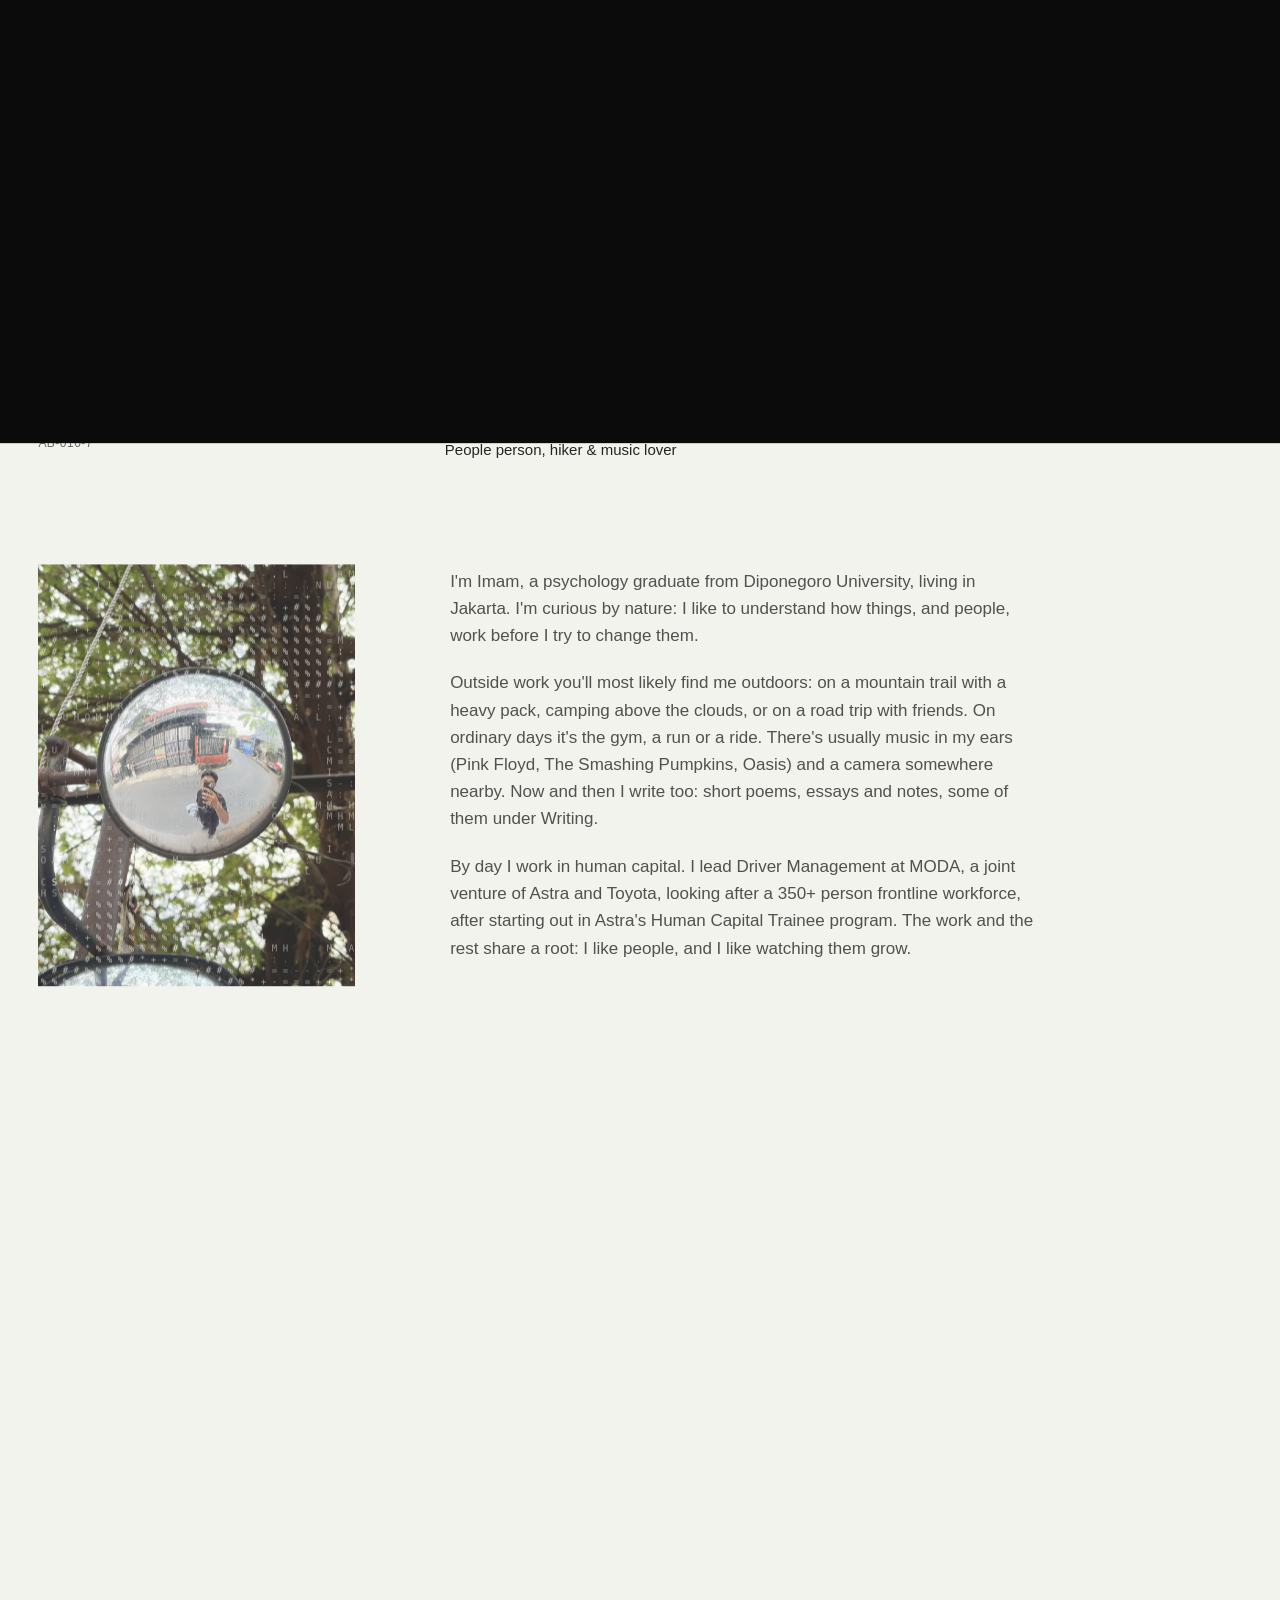
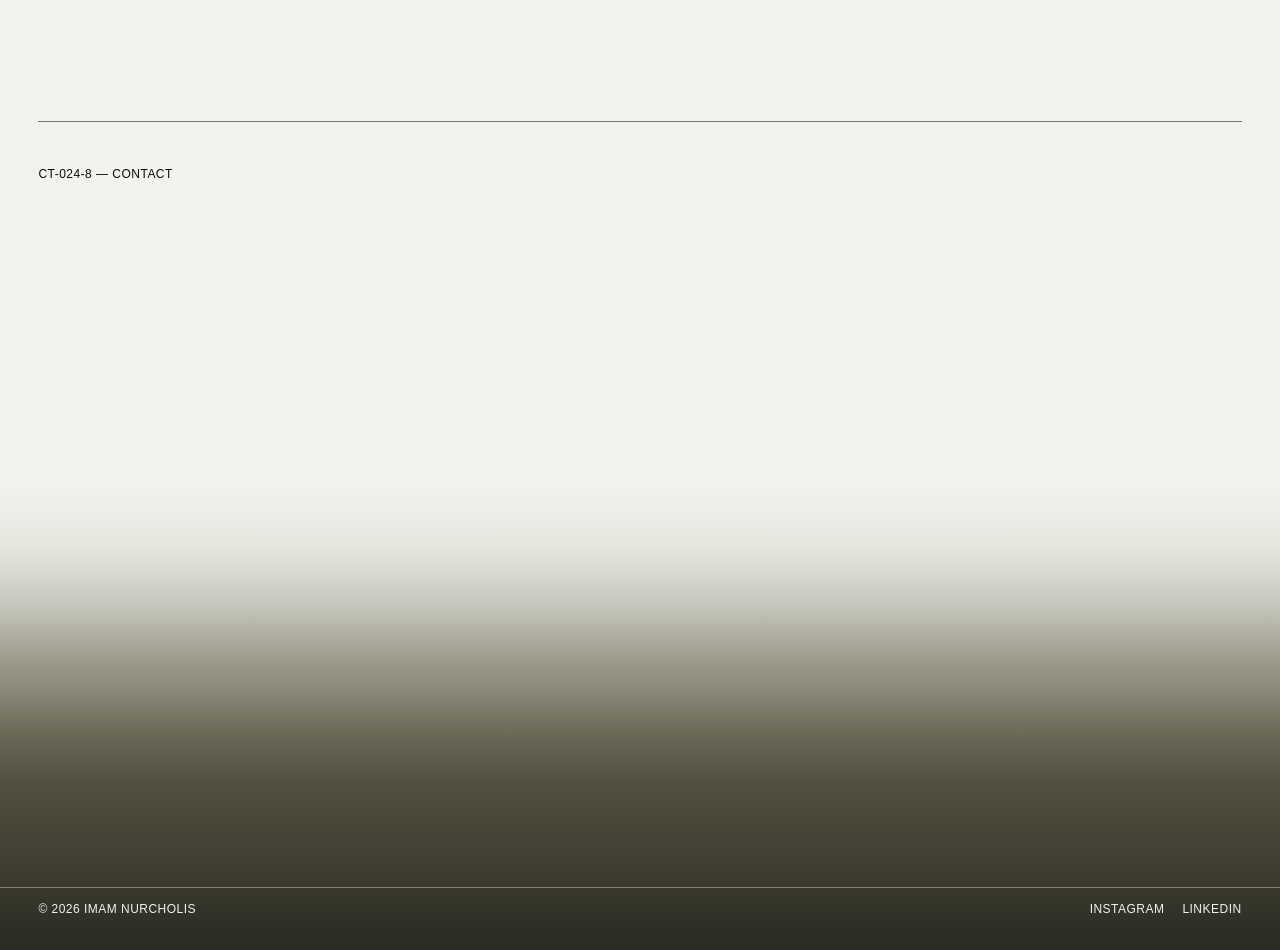
==== commit b3a243a6: "Portfolio: add the online wedding invitation project (cover screen only) Co-Authored-By: Claude Sonn" ====
--- a/about.html
+++ b/about.html
@@ -15,7 +15,7 @@
   <link rel="icon" href="favicon-32.png?v=4" type="image/png" sizes="32x32">
   <link rel="icon" href="favicon.svg?v=4" type="image/svg+xml">
   <link rel="apple-touch-icon" href="apple-touch-icon.png?v=4">
-  <link rel="stylesheet" href="assets/css/style.css?v=20261117d">
+  <link rel="stylesheet" href="assets/css/style.css?v=20261117e">
 </head>
 <body data-page="about">
   <div class="page-lines" aria-hidden="true"><i></i><i></i></div>
@@ -24,9 +24,9 @@
   <script src="assets/vendor/gsap.min.js?v=3.12.5"></script>
   <script src="assets/vendor/ScrollTrigger.min.js?v=3.12.5"></script>
   <script src="assets/vendor/lenis.min.js?v=1.1.13"></script>
-  <script src="assets/js/content.js?v=20261117d"></script>
-  <script src="assets/js/main.js?v=20261117d"></script>
-  <script src="assets/js/pages.js?v=20261117d"></script>
-  <script src="assets/js/ascii-field.js?v=20261117d"></script>
+  <script src="assets/js/content.js?v=20261117e"></script>
+  <script src="assets/js/main.js?v=20261117e"></script>
+  <script src="assets/js/pages.js?v=20261117e"></script>
+  <script src="assets/js/ascii-field.js?v=20261117e"></script>
 </body>
 </html>
--- a/assets/css/style.css
+++ b/assets/css/style.css
@@ -632,3 +632,4 @@
 }
 @media (prefers-reduced-motion: reduce) { .marquee-track { animation: none; } .plate-frame img, .plate-frame svg { transition: none; } }
 @media (max-width: 600px) { .plate .art-cap { display: none; } }
+.shot-band .shot:only-child { grid-column: 1 / -1; }
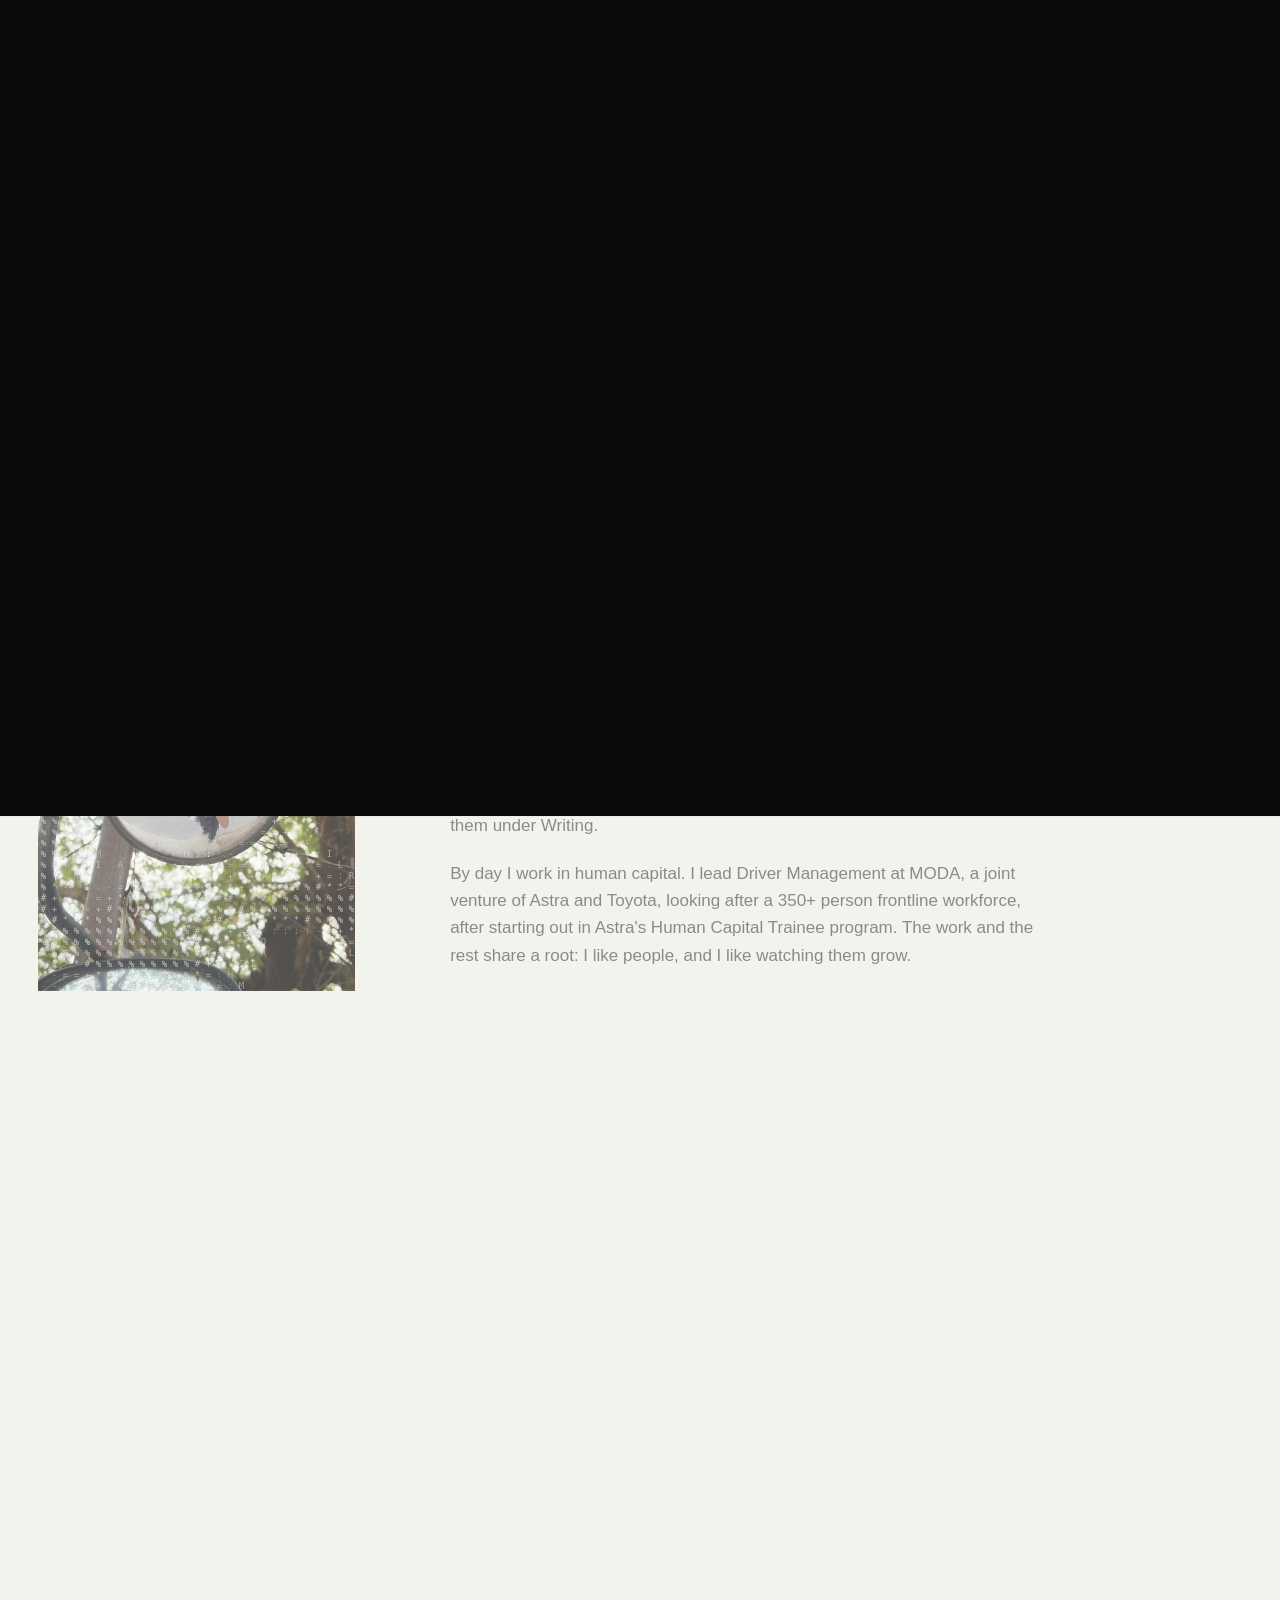
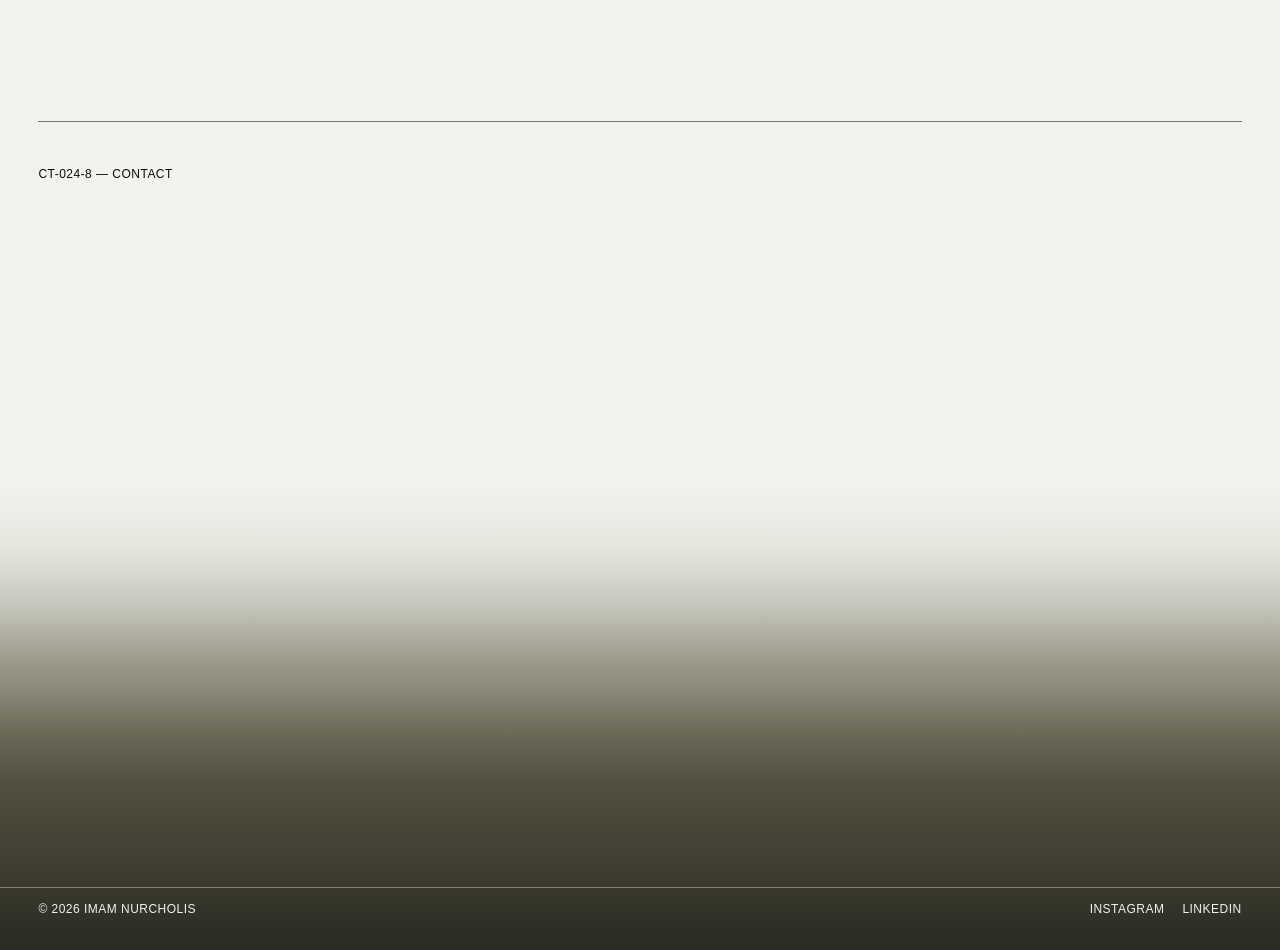
==== commit 94ecfc45: "Wedding invitation: remove the link, it is private Co-Authored-By: Claude Sonnet 5.5 <noreply@anthro" ====
--- a/about.html
+++ b/about.html
@@ -15,7 +15,7 @@
   <link rel="icon" href="favicon-32.png?v=4" type="image/png" sizes="32x32">
   <link rel="icon" href="favicon.svg?v=4" type="image/svg+xml">
   <link rel="apple-touch-icon" href="apple-touch-icon.png?v=4">
-  <link rel="stylesheet" href="assets/css/style.css?v=20261117e">
+  <link rel="stylesheet" href="assets/css/style.css?v=20261117f">
 </head>
 <body data-page="about">
   <div class="page-lines" aria-hidden="true"><i></i><i></i></div>
@@ -24,9 +24,9 @@
   <script src="assets/vendor/gsap.min.js?v=3.12.5"></script>
   <script src="assets/vendor/ScrollTrigger.min.js?v=3.12.5"></script>
   <script src="assets/vendor/lenis.min.js?v=1.1.13"></script>
-  <script src="assets/js/content.js?v=20261117e"></script>
-  <script src="assets/js/main.js?v=20261117e"></script>
-  <script src="assets/js/pages.js?v=20261117e"></script>
-  <script src="assets/js/ascii-field.js?v=20261117e"></script>
+  <script src="assets/js/content.js?v=20261117f"></script>
+  <script src="assets/js/main.js?v=20261117f"></script>
+  <script src="assets/js/pages.js?v=20261117f"></script>
+  <script src="assets/js/ascii-field.js?v=20261117f"></script>
 </body>
 </html>
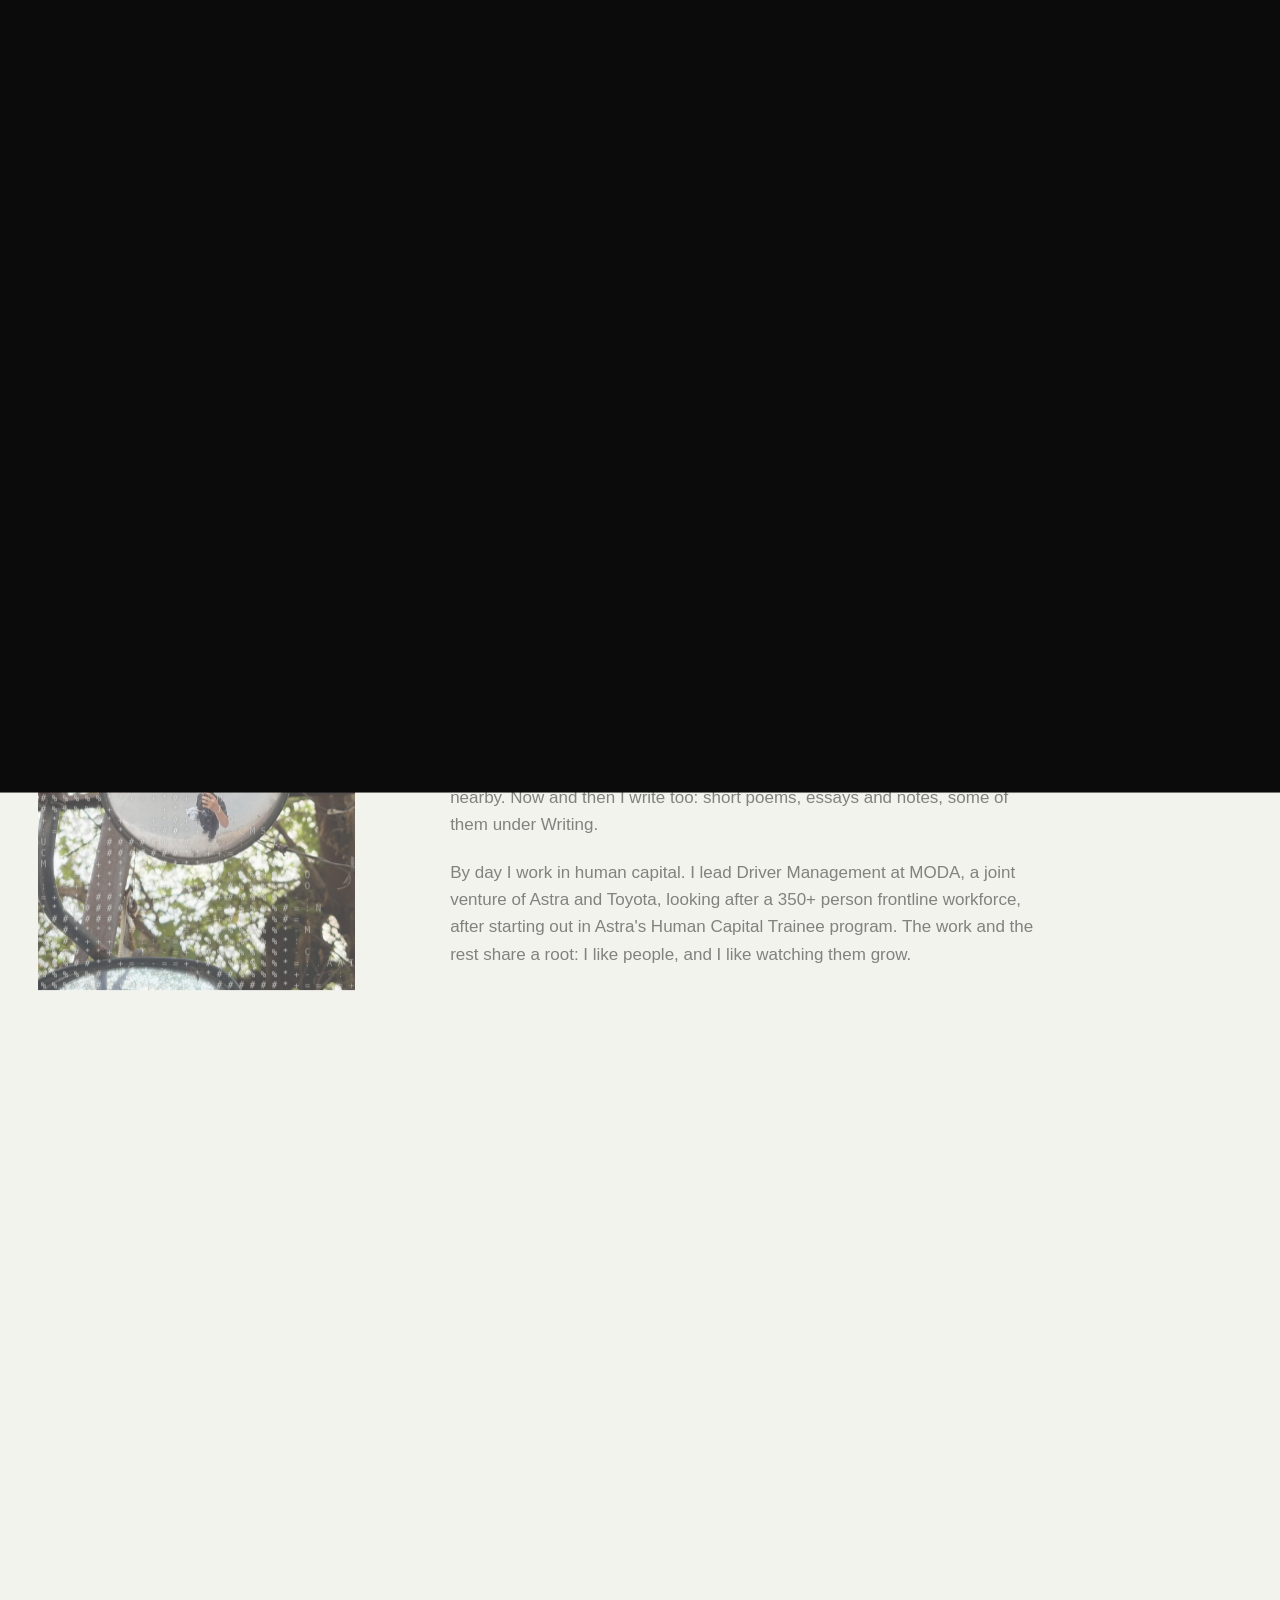
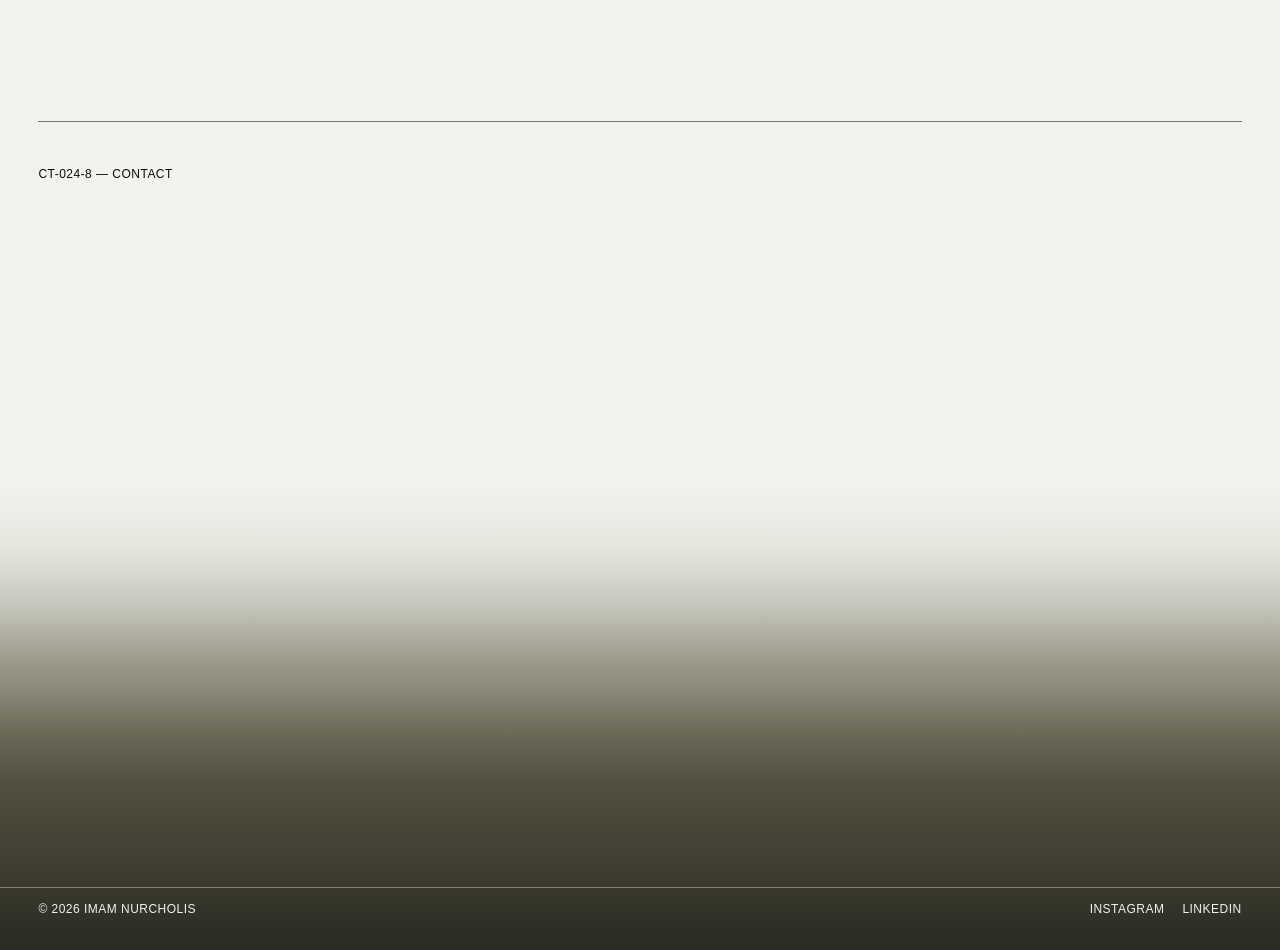
==== commit 74a29b7e: "Music: add 3D Country (Geese) Co-Authored-By: Claude Opus 5.5 <noreply@anthropic.com> Claude-Session" ====
--- a/about.html
+++ b/about.html
@@ -15,7 +15,7 @@
   <link rel="icon" href="favicon-32.png?v=4" type="image/png" sizes="32x32">
   <link rel="icon" href="favicon.svg?v=4" type="image/svg+xml">
   <link rel="apple-touch-icon" href="apple-touch-icon.png?v=4">
-  <link rel="stylesheet" href="assets/css/style.css?v=20261117f">
+  <link rel="stylesheet" href="assets/css/style.css?v=20261120a">
 </head>
 <body data-page="about">
   <div class="page-lines" aria-hidden="true"><i></i><i></i></div>
@@ -24,9 +24,9 @@
   <script src="assets/vendor/gsap.min.js?v=3.12.5"></script>
   <script src="assets/vendor/ScrollTrigger.min.js?v=3.12.5"></script>
   <script src="assets/vendor/lenis.min.js?v=1.1.13"></script>
-  <script src="assets/js/content.js?v=20261117f"></script>
-  <script src="assets/js/main.js?v=20261117f"></script>
-  <script src="assets/js/pages.js?v=20261117f"></script>
-  <script src="assets/js/ascii-field.js?v=20261117f"></script>
+  <script src="assets/js/content.js?v=20261120a"></script>
+  <script src="assets/js/main.js?v=20261120a"></script>
+  <script src="assets/js/pages.js?v=20261120a"></script>
+  <script src="assets/js/ascii-field.js?v=20261120a"></script>
 </body>
 </html>
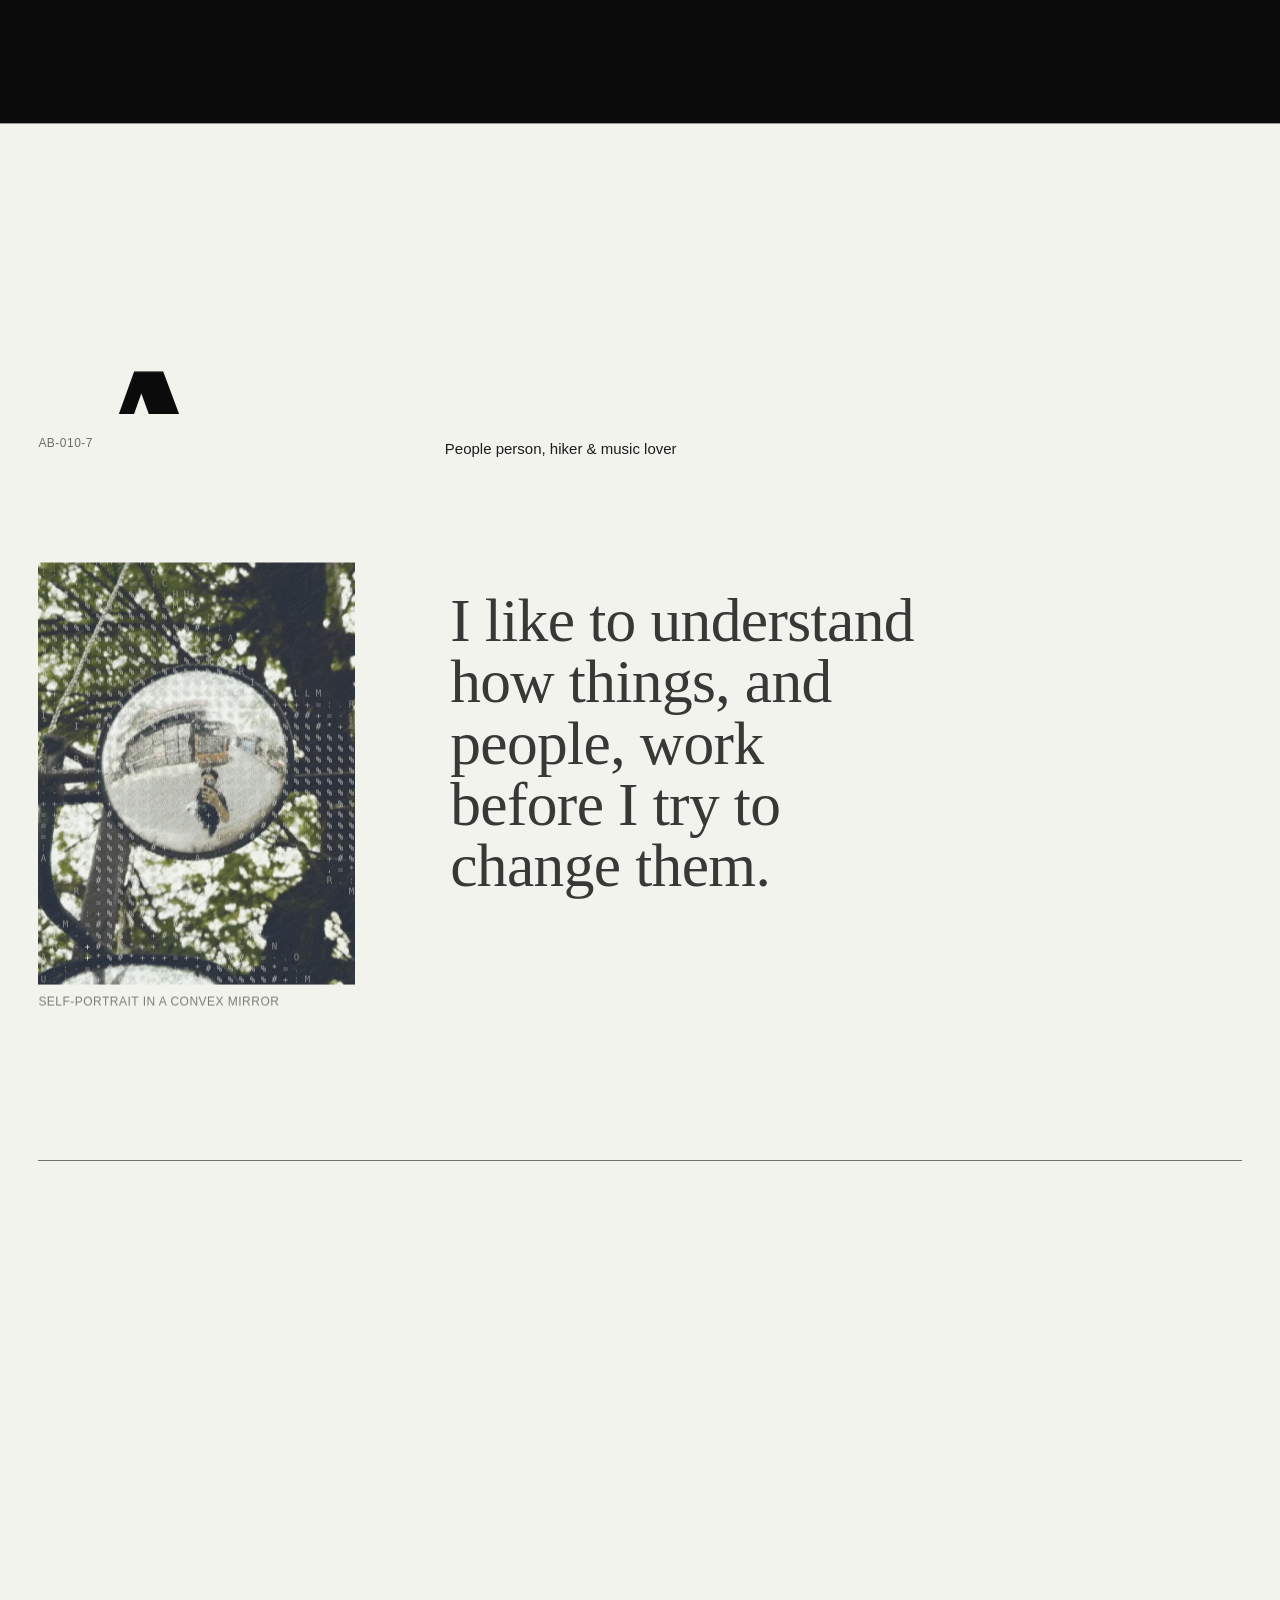
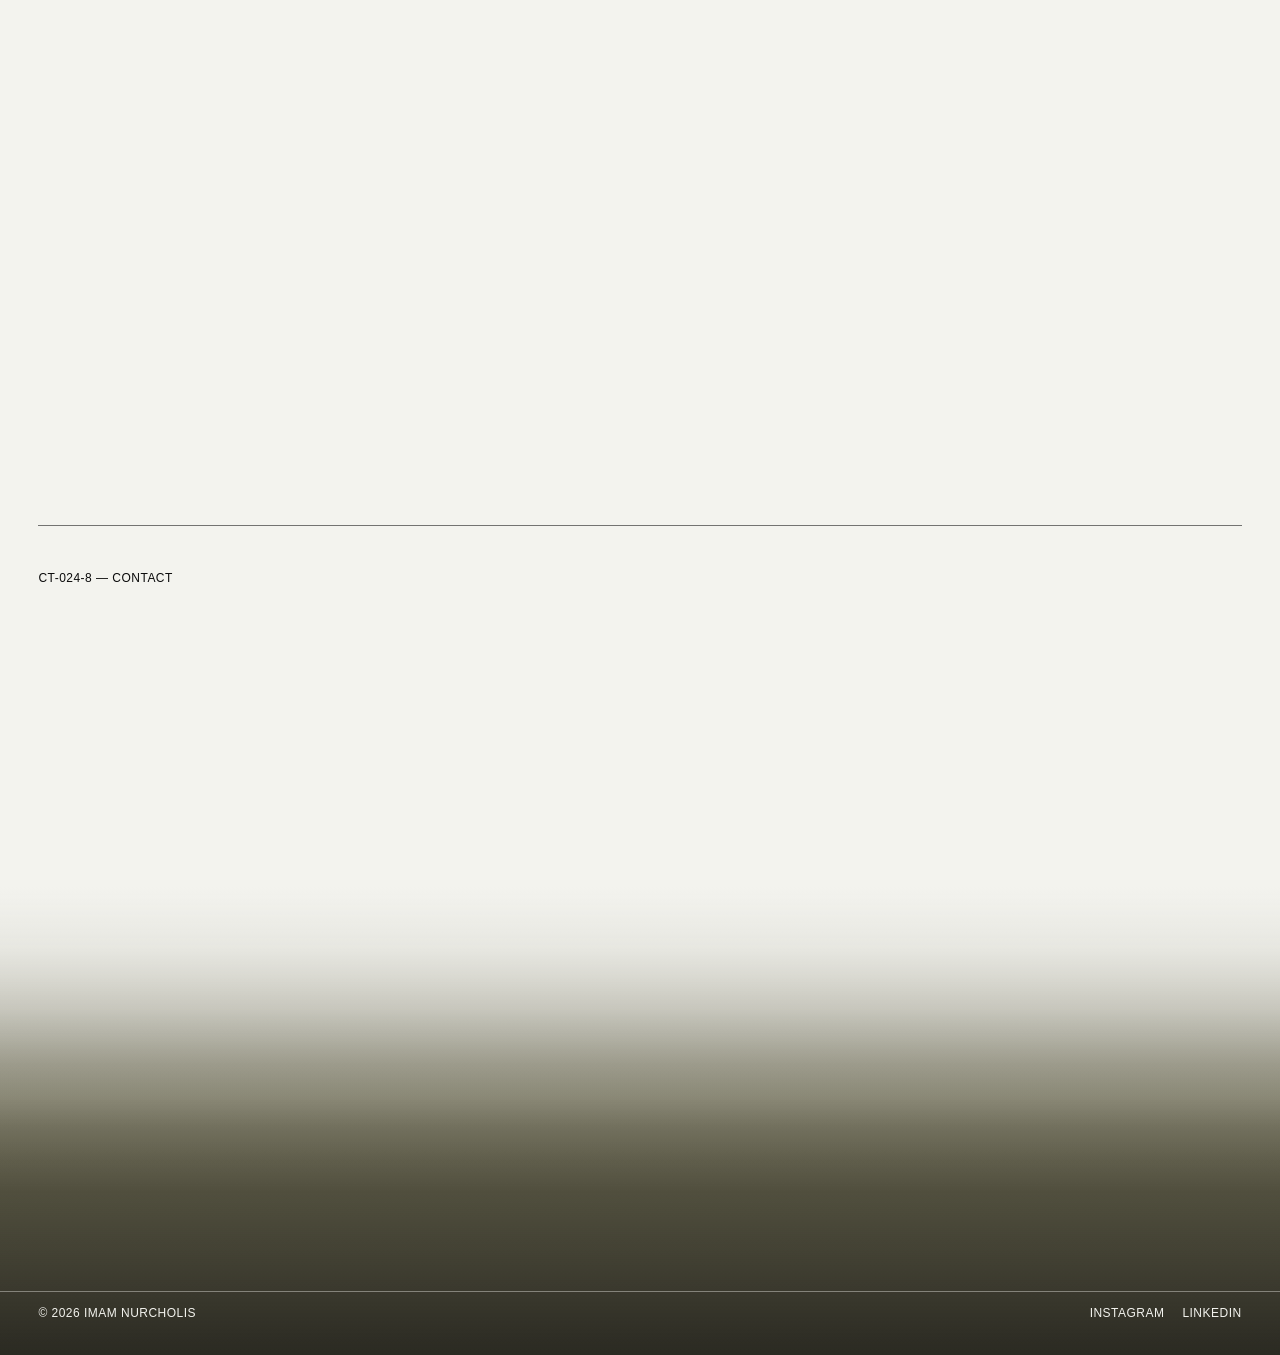
==== commit c5642741: "About: artsier layout (painted portrait, opening statement, numbered chapters, a partial index) Co-A" ====
--- a/about.html
+++ b/about.html
@@ -15,7 +15,7 @@
   <link rel="icon" href="favicon-32.png?v=4" type="image/png" sizes="32x32">
   <link rel="icon" href="favicon.svg?v=4" type="image/svg+xml">
   <link rel="apple-touch-icon" href="apple-touch-icon.png?v=4">
-  <link rel="stylesheet" href="assets/css/style.css?v=20261120a">
+  <link rel="stylesheet" href="assets/css/style.css?v=20261120b">
 </head>
 <body data-page="about">
   <div class="page-lines" aria-hidden="true"><i></i><i></i></div>
@@ -24,9 +24,9 @@
   <script src="assets/vendor/gsap.min.js?v=3.12.5"></script>
   <script src="assets/vendor/ScrollTrigger.min.js?v=3.12.5"></script>
   <script src="assets/vendor/lenis.min.js?v=1.1.13"></script>
-  <script src="assets/js/content.js?v=20261120a"></script>
-  <script src="assets/js/main.js?v=20261120a"></script>
-  <script src="assets/js/pages.js?v=20261120a"></script>
-  <script src="assets/js/ascii-field.js?v=20261120a"></script>
+  <script src="assets/js/content.js?v=20261120b"></script>
+  <script src="assets/js/main.js?v=20261120b"></script>
+  <script src="assets/js/pages.js?v=20261120b"></script>
+  <script src="assets/js/ascii-field.js?v=20261120b"></script>
 </body>
 </html>
--- a/assets/css/style.css
+++ b/assets/css/style.css
@@ -172,7 +172,7 @@
 .hero-bg img { width: 100%; height: 100%; object-fit: cover; transform-origin: 50% 60%; }
 .hero-bg::after { content: ""; position: absolute; inset: 0; background: linear-gradient(180deg, rgba(0,0,0,.32), rgba(0,0,0,.30) 40%, rgba(0,0,0,.40)); } /* dark enough that the white name keeps about 3:1 (large text) even over the pale clouds of the current photo */
 .ascii-field { position: absolute; inset: 0; z-index: 1; width: 100%; height: 100%; pointer-events: none; }
-.about-grid .portrait { position: relative; }
+.about-fig .portrait { position: relative; }
 
 .lines { position: absolute; inset: 0; pointer-events: none; z-index: 2; }
 .lines i { position: absolute; background: var(--ln); }
@@ -347,9 +347,36 @@
 .next-link .t { font-family: var(--display); font-size: clamp(44px, 9vw, 150px); letter-spacing: -.01em; line-height: 1; text-transform: uppercase; font-weight: 400; display: block; margin-top: 8px; transition: transform .6s var(--ease); }
 .next-link:hover .t { transform: translateX(1.5vw); }
 
-.about-grid { display: grid; grid-template-columns: minmax(0, 1fr) minmax(0, 2fr); gap: 16px; margin-bottom: 120px; }
-.about-grid .portrait { overflow: hidden; aspect-ratio: 3/4; background: #ddd; width: 80%; }
-.about-grid .portrait img { width: 100%; height: 109%; object-fit: cover; } /* taller than the frame, so the parallax never shows a gap at the bottom */
+.about-open { display: grid; grid-template-columns: minmax(0, 1fr) minmax(0, 2fr); gap: 16px; align-items: end; margin-bottom: clamp(90px, 12vw, 180px); }
+.about-fig { margin: 0; width: 80%; }
+.about-fig .portrait { overflow: hidden; aspect-ratio: 3/4; background: #ddd; }
+.about-fig .portrait img { width: 100%; height: 109%; object-fit: cover; } /* taller than the frame, so the parallax never shows a gap at the bottom */
+.about-fig figcaption { margin-top: 10px; }
+.statement { font-family: var(--display); font-size: clamp(36px, 4.8vw, 84px); line-height: 1; letter-spacing: -.01em; margin: 0 0 .55em; max-width: 16ch; text-wrap: balance; }
+.intro { margin: 0; max-width: 46ch; font-size: clamp(17px, 1.25vw, 20px); line-height: 1.6; }
+.about-open.no-portrait .about-words { grid-column: 2; }
+
+/* Chapters: oversized outlined numerals on the left, the story on the right */
+.chapters { list-style: none; padding: 0; margin: 0 0 clamp(90px, 11vw, 170px); border-top: 1px solid var(--line); }
+.chapter { display: grid; grid-template-columns: minmax(0, 1fr) minmax(0, 2fr); gap: 16px; padding: clamp(30px, 4vw, 60px) 0; border-bottom: 1px solid var(--line); }
+.ch-no { grid-column: 1; grid-row: 1 / span 2; font-family: var(--display); font-size: clamp(96px, 14vw, 240px); line-height: .78; color: transparent; -webkit-text-stroke: 1px var(--ink); user-select: none; }
+.ch-title { grid-column: 2; margin: 0 0 .45em; font-family: var(--display); font-weight: 400; font-size: clamp(32px, 3.6vw, 60px); line-height: 1; }
+.ch-text { grid-column: 2; max-width: 56ch; font-size: clamp(16px, 1.15vw, 19px); line-height: 1.6; }
+.ch-text p { margin: 0 0 1.1em; }
+.ch-link { display: inline-flex; align-items: center; gap: 6px; border-bottom: 1px solid currentColor; padding-bottom: 2px; }
+
+/* A partial index: run-in serif lists, the site's "+" between the words */
+.index-of { margin-bottom: clamp(90px, 11vw, 170px); }
+.index-of h2 + .index-row { margin-top: 12px; border-top: 1px solid var(--line); }
+.index-row { display: flex; flex-wrap: wrap; align-items: center; column-gap: .42em; row-gap: .08em; margin: 0; padding: 20px 0 22px; border-bottom: 1px solid var(--line); font-family: var(--display); font-size: clamp(24px, 2.7vw, 46px); line-height: 1.15; }
+.index-key { flex-basis: 100%; margin-bottom: 8px; font-family: var(--font); color: var(--muted); }
+a.index-key:hover { color: var(--ink); }
+.index-row .pick-mark { width: 11px; height: 13px; }
+.index-row .pick-mark::before, .index-row .pick-mark::after { top: 6px; }
+
+.about-work { display: grid; grid-template-columns: minmax(0, 1fr) minmax(0, 2fr); gap: 16px; margin-bottom: 120px; }
+.about-work .facts-label { margin: 12px 0 0; }
+.about-work .facts { margin: 0; max-width: none; }
 .facts { list-style: none; padding: 0; margin: 12px 0 0; border-top: 1px solid var(--line); max-width: 62ch; }
 .facts-label { margin: 48px 0 0; font-weight: 400; }
 .facts li { display: grid; grid-template-columns: minmax(0, 1fr) minmax(0, 2fr); gap: 16px; padding: 12px 0; border-bottom: 1px solid var(--line); }
@@ -357,7 +384,13 @@
 .contact .mail { display: inline-block; font-size: clamp(30px, 6.5vw, 110px); letter-spacing: -.035em; line-height: 1.05; margin: 14px 0 40px; border-bottom: 1px solid currentColor; word-break: break-all; }
 .contact nav { display: flex; gap: 24px; flex-wrap: wrap; }
 .contact nav a:hover { text-decoration: underline; }
-@media (max-width: 700px) { .about-grid { grid-template-columns: minmax(0, 1fr); } .about-grid .portrait { width: 100%; } }
+@media (max-width: 700px) {
+  .about-open, .chapter, .about-work { grid-template-columns: minmax(0, 1fr); }
+  .about-fig { width: 100%; }
+  .about-open.no-portrait .about-words { grid-column: 1; }
+  .ch-no, .ch-title, .ch-text { grid-column: 1; grid-row: auto; }
+  .ch-no { font-size: 92px; margin-bottom: 6px; }
+}
 
 /* Reveal helper (JS adds motion) */
 .js [data-reveal] { opacity: 0; transform: translateY(30px); }
@@ -368,7 +401,7 @@
 }
 
 /* Grid children may shrink below their content, so wide code blocks scroll inside themselves instead of widening the page. */
-.article > *, .about-grid > * { min-width: 0; }
+.article > *, .about-open > *, .chapter > *, .about-work > * { min-width: 0; }
 .page { overflow-x: clip; }
 
 /* ============================================================
@@ -450,9 +483,7 @@
 html.has-custom-cursor a, html.has-custom-cursor button, html.has-custom-cursor label, html.has-custom-cursor .photo, html.has-custom-cursor .tile, html.has-custom-cursor summary { cursor: pointer; }
 html.has-custom-cursor input, html.has-custom-cursor textarea, html.has-custom-cursor select { cursor: auto; }
 
-/* About without a portrait: the text keeps the right two thirds of the grid */
-.about-grid.no-portrait > div { grid-column: 2; }
-@media (max-width: 700px) { .about-grid.no-portrait > div { grid-column: 1; } }
+
 
 /* Grid lines: kept on the homepage and in every footer; hidden in the body of inner pages. */
 .page-lines { display: none; }
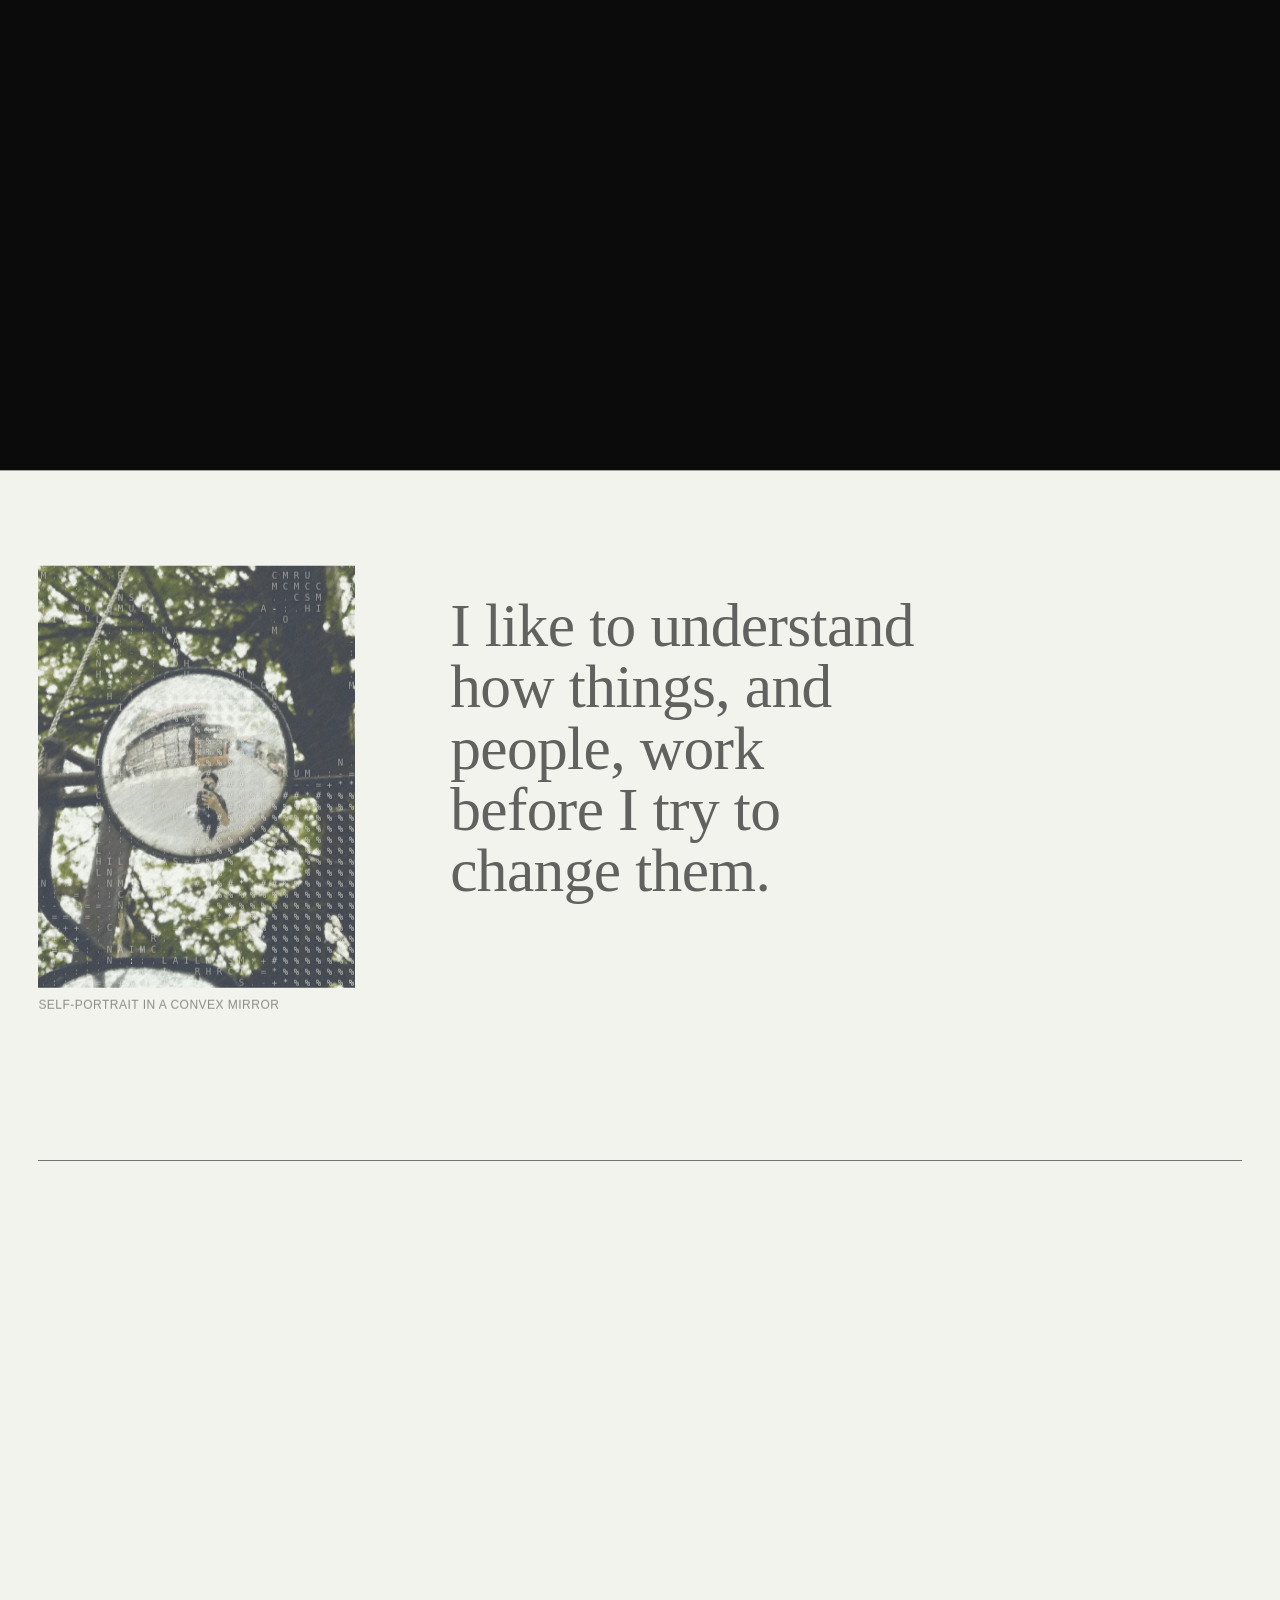
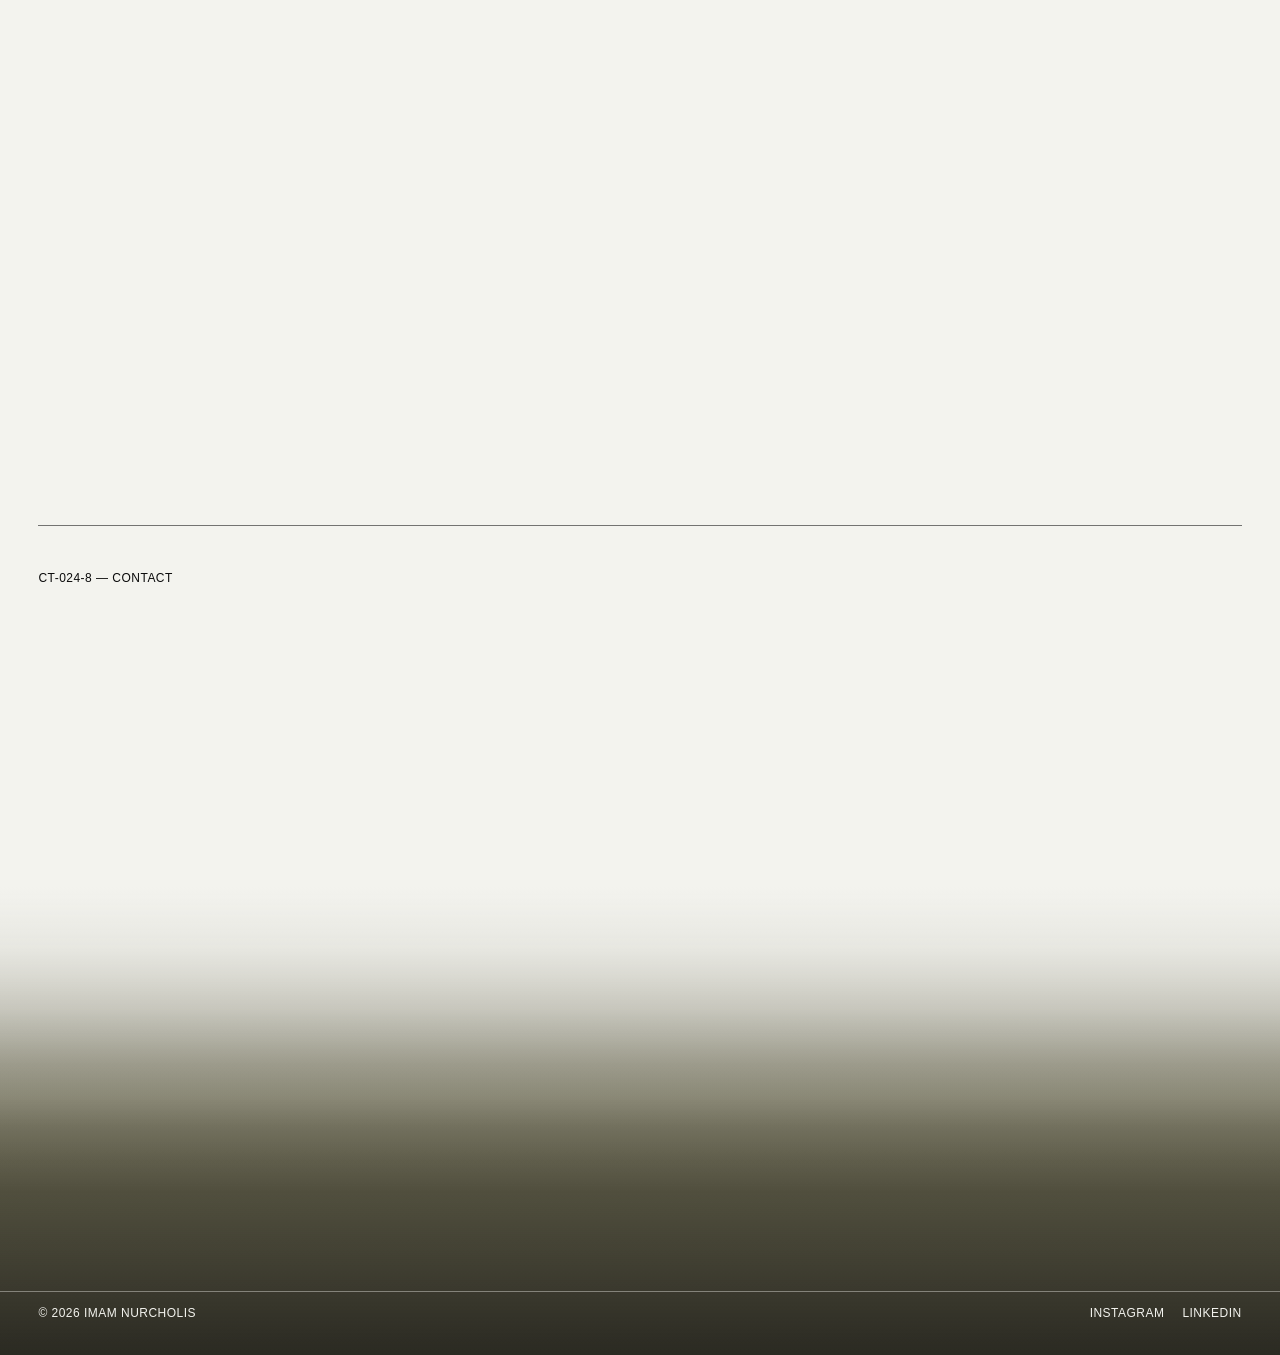
==== commit 74c3be9c: "Watch Faces: animated dial cover (faces around a dial, seconds hand on the real clock) Co-Authored-B" ====
--- a/about.html
+++ b/about.html
@@ -15,7 +15,7 @@
   <link rel="icon" href="favicon-32.png?v=4" type="image/png" sizes="32x32">
   <link rel="icon" href="favicon.svg?v=4" type="image/svg+xml">
   <link rel="apple-touch-icon" href="apple-touch-icon.png?v=4">
-  <link rel="stylesheet" href="assets/css/style.css?v=20261120b">
+  <link rel="stylesheet" href="assets/css/style.css?v=20261121a">
 </head>
 <body data-page="about">
   <div class="page-lines" aria-hidden="true"><i></i><i></i></div>
@@ -24,9 +24,9 @@
   <script src="assets/vendor/gsap.min.js?v=3.12.5"></script>
   <script src="assets/vendor/ScrollTrigger.min.js?v=3.12.5"></script>
   <script src="assets/vendor/lenis.min.js?v=1.1.13"></script>
-  <script src="assets/js/content.js?v=20261120b"></script>
-  <script src="assets/js/main.js?v=20261120b"></script>
-  <script src="assets/js/pages.js?v=20261120b"></script>
-  <script src="assets/js/ascii-field.js?v=20261120b"></script>
+  <script src="assets/js/content.js?v=20261121a"></script>
+  <script src="assets/js/main.js?v=20261121a"></script>
+  <script src="assets/js/pages.js?v=20261121a"></script>
+  <script src="assets/js/ascii-field.js?v=20261121a"></script>
 </body>
 </html>
--- a/assets/css/style.css
+++ b/assets/css/style.css
@@ -664,3 +664,46 @@
 @media (prefers-reduced-motion: reduce) { .marquee-track { animation: none; } .plate-frame img, .plate-frame svg { transition: none; } }
 @media (max-width: 600px) { .plate .art-cap { display: none; } }
 .shot-band .shot:only-child { grid-column: 1 / -1; }
+
+/* ---------- Dial cover (Watch Faces): a watch made of watches ----------
+   Faces sit around the dial like hour marks; the hand runs on the real clock (--sync, set by pages.js),
+   and each face lifts out of the dark, in colour, as the hand reaches it, then fades back. */
+.dial { position: absolute; inset: 0; overflow: hidden; color: #efeee6;
+  background: radial-gradient(circle at 50% 50%, #2a3655 0, #1d2740 42%, #121829 100%); }
+.dial-ring { position: absolute; left: 50%; top: 50%; height: 90%; aspect-ratio: 1; transform: translate(-50%, -50%); container-type: size; }
+.dial-ticks { position: absolute; inset: 0; width: 100%; height: 100%; stroke: currentColor; stroke-width: .25; opacity: .32; }
+.dial-ticks .major { stroke-width: .5; opacity: 1; }
+.dial-face { --d: calc(var(--k) * var(--step) - var(--sync) - 60s);
+  position: absolute; width: 16%; aspect-ratio: 1;
+  left: calc(50% + 35% * sin(var(--a))); top: calc(50% - 35% * cos(var(--a)));
+  transform: translate(-50%, -50%) scale(.9); opacity: .62; filter: saturate(.25) brightness(.8);
+  animation: dial-lift 60s linear infinite; animation-delay: var(--d); }
+.dial-face img, .cover .dial-face img { position: absolute; inset: 0; width: 100%; height: 100%; object-fit: contain; }
+.dial-face::after { content: ""; position: absolute; inset: -9%; border: 1px solid var(--vermilion); border-radius: 24%; opacity: 0;
+  animation: dial-glow 60s linear infinite; animation-delay: var(--d); }
+@keyframes dial-lift {
+  0%   { transform: translate(-50%, -50%) scale(1.14); opacity: 1;  filter: saturate(1) brightness(1); }
+  12%  { transform: translate(-50%, -50%) scale(.9);   opacity: .62; filter: saturate(.25) brightness(.8); }
+  95%  { transform: translate(-50%, -50%) scale(.9);   opacity: .62; filter: saturate(.25) brightness(.8); }
+  100% { transform: translate(-50%, -50%) scale(1.14); opacity: 1;  filter: saturate(1) brightness(1); }
+}
+@keyframes dial-glow { 0% { opacity: 1; transform: scale(1); } 8% { opacity: 0; transform: scale(1.12); } 97% { opacity: 0; transform: scale(1); } 100% { opacity: 1; transform: scale(1); } }
+/* the hand and its fading wake turn once a minute, in step with the clock */
+.dial-hand, .dial-sweep { position: absolute; inset: 0; animation: dial-spin 60s linear infinite; animation-delay: calc(var(--sync) * -1); }
+.dial-hand::before { content: ""; position: absolute; left: calc(50% - .6px); top: 3%; width: 1.2px; height: 22%; background: var(--vermilion); }
+.dial-hand::after { content: ""; position: absolute; left: 50%; top: 25%; width: 1.4%; aspect-ratio: 1; border-radius: 50%; background: var(--vermilion); transform: translate(-50%, -50%); }
+.dial-sweep { border-radius: 50%;
+  background: conic-gradient(from -42deg, transparent 0deg, rgba(212, 80, 47, .28) 42deg, transparent 42.2deg);
+  -webkit-mask: radial-gradient(circle, transparent 0 24%, #000 25% 49%, transparent 49.5%);
+          mask: radial-gradient(circle, transparent 0 24%, #000 25% 49%, transparent 49.5%); }
+@keyframes dial-spin { to { transform: rotate(360deg); } }
+.dial-read { position: absolute; left: 50%; top: 50%; transform: translate(-50%, -50%); display: flex; flex-direction: column; align-items: center; gap: 1.2cqw; text-align: center; pointer-events: none; }
+.dial-read .small { font-size: max(9px, 2.3cqw); letter-spacing: .18em; text-transform: uppercase; opacity: .7; white-space: nowrap; }
+.dial-time { font-family: var(--display); font-weight: 400; font-size: 13cqw; line-height: .9; letter-spacing: -.01em; font-variant-numeric: tabular-nums; }
+.dial-name { color: var(--vermilion); opacity: 1 !important; min-height: 1.2em; }
+.cover.dial-cover { position: relative; background: #121829; }
+@media (max-width: 760px) { .cover.dial-cover, .plate-frame.is-dial { aspect-ratio: 1; } .dial-ring { height: 94%; } }
+@media (prefers-reduced-motion: reduce) {
+  .dial-hand, .dial-sweep, .dial-face::after { display: none; }
+  .dial-face { animation: none; opacity: 1; filter: none; transform: translate(-50%, -50%); }
+}
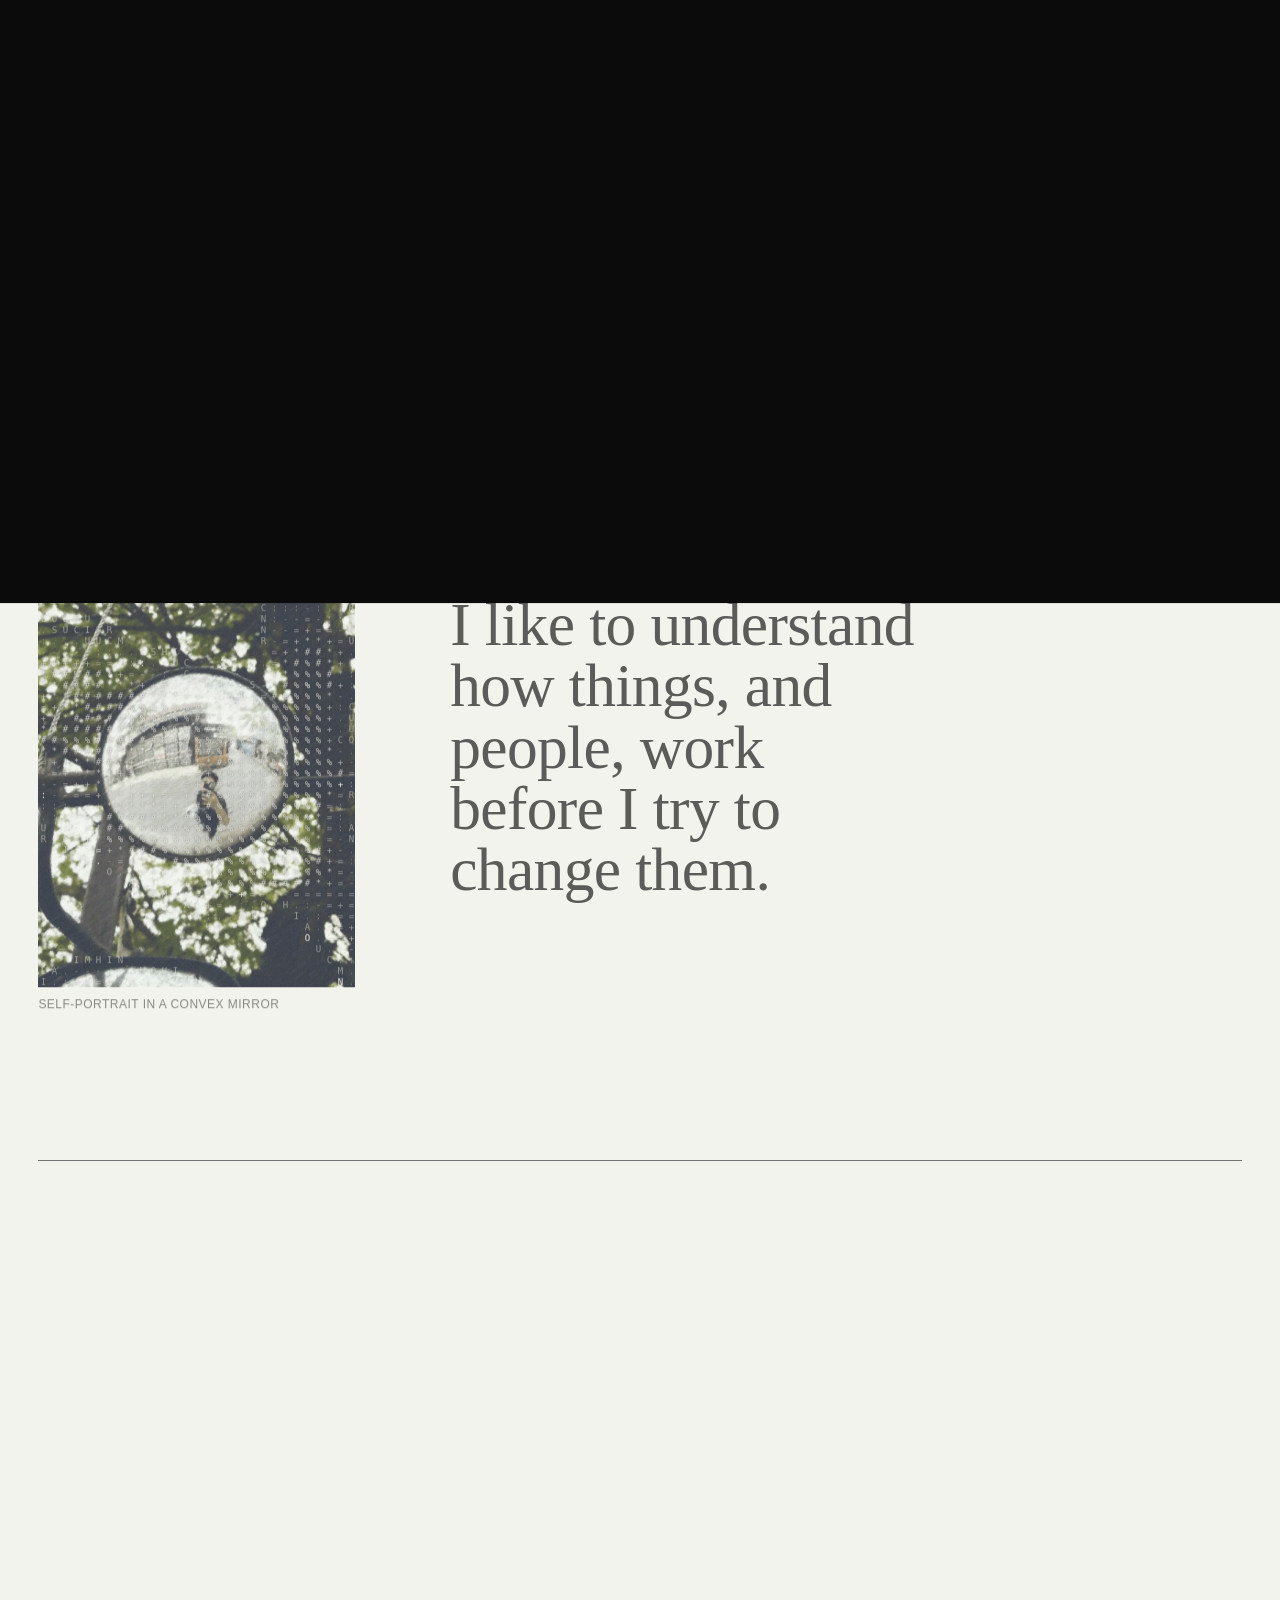
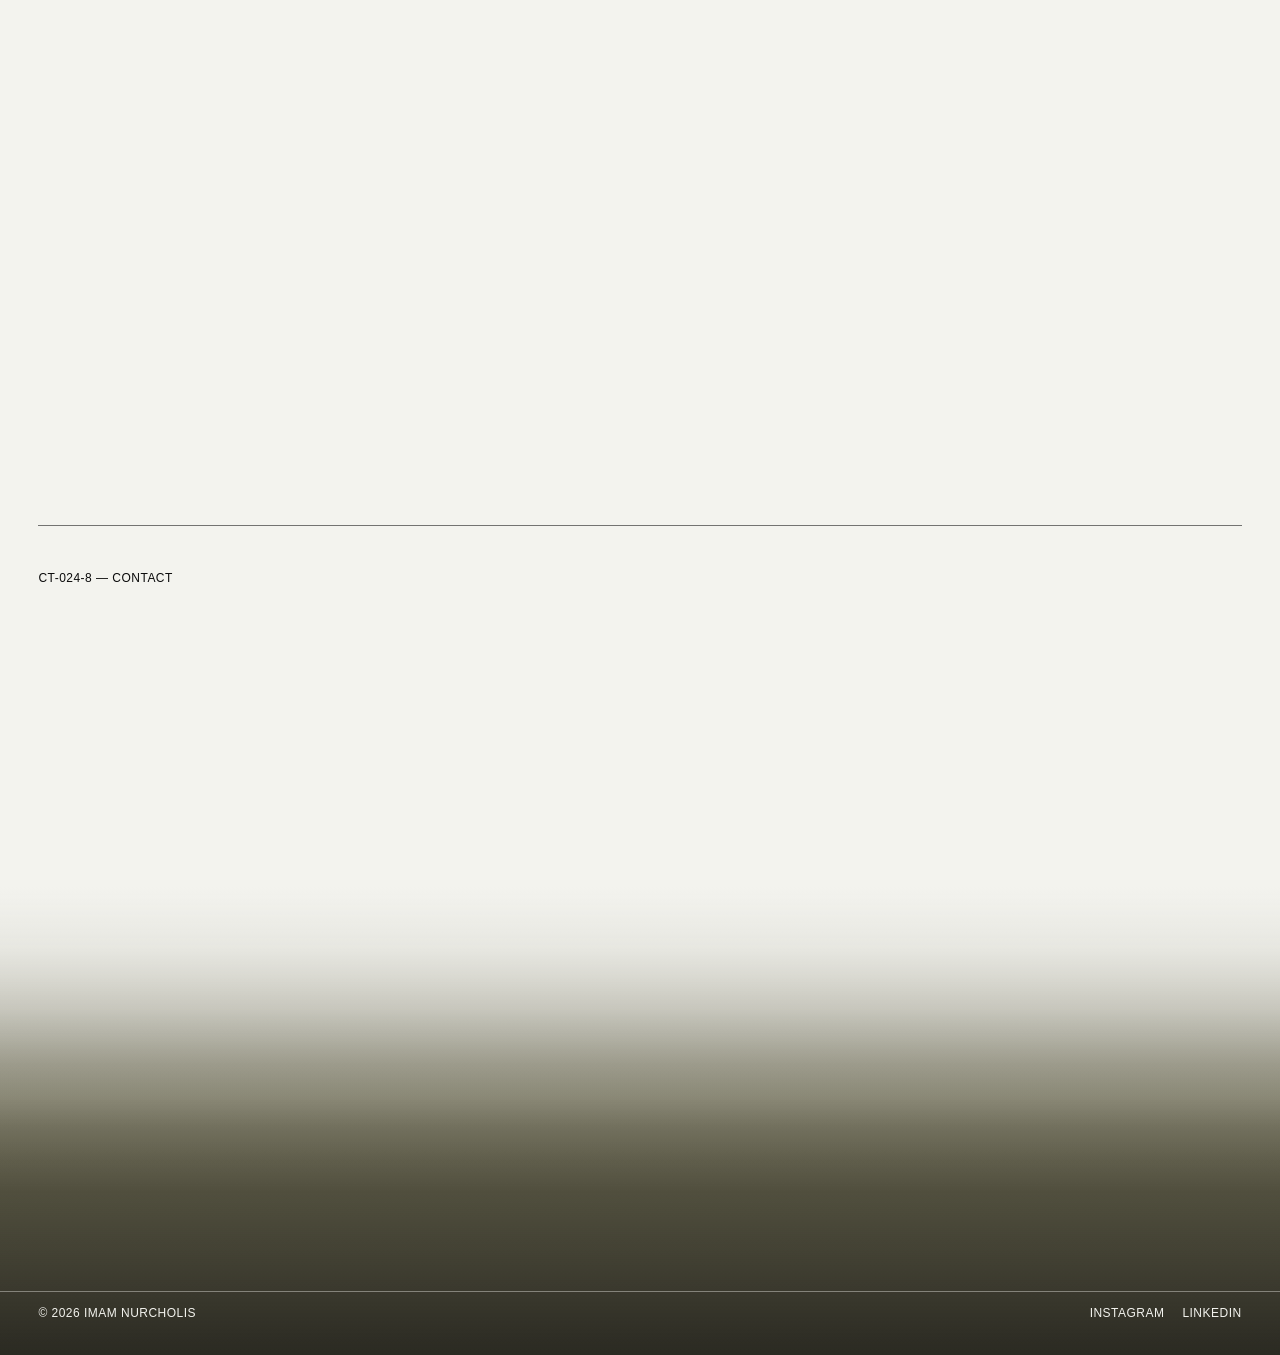
==== commit 5df5abd5: "Fix code review issues: CSP, accessibility, reduced motion, lightbox, dial, and cleanup" ====
--- a/about.html
+++ b/about.html
@@ -18,7 +18,6 @@
   <link rel="stylesheet" href="assets/css/style.css?v=20261121a">
 </head>
 <body data-page="about">
-  <div class="page-lines" aria-hidden="true"><i></i><i></i></div>
   <header class="topbar small"><a href="index.html">Imam Nurcholis</a><span class="page-code"></span></header>
   <main class="page" id="page"></main>
   <script src="assets/vendor/gsap.min.js?v=3.12.5"></script>
--- a/assets/css/style.css
+++ b/assets/css/style.css
@@ -191,7 +191,6 @@
 .tile {
   position: relative; display: grid; grid-template-rows: 1fr auto; justify-items: center;
   padding: 13% 0 9%; color: var(--ink);
-  visibility: hidden;
 }
 .tile-img { position: relative; width: 36%; aspect-ratio: 3 / 4; align-self: start; overflow: hidden; background: #ddd; }
 .tile-img img { width: 100%; height: 100%; object-fit: cover; transition: transform 1.1s var(--ease), filter .6s; }
@@ -239,10 +238,6 @@
    INNER PAGES
    ============================================================ */
 .page { padding: 0 calc(var(--frame-w) + var(--pad)); }
-.page-lines { position: fixed; inset: 0; pointer-events: none; z-index: 0; }
-.page-lines i { position: absolute; top: 0; bottom: 0; width: 1px; background: var(--line); opacity: .35; transform-origin: top; }
-.page-lines i:nth-child(1) { left: 33.333%; }
-.page-lines i:nth-child(2) { left: 66.666%; }
 .page > * { position: relative; z-index: 1; }
 
 .topbar {
@@ -302,7 +297,7 @@
 
 /* Lightbox */
 .lightbox {
-  position: fixed; inset: 0; z-index: 75; background: rgba(243, 243, 238, .97);
+  position: fixed; inset: 0; z-index: 82; background: rgba(243, 243, 238, .97);
   display: grid; grid-template-rows: auto 1fr auto; padding: calc(var(--frame-w) + 24px) calc(var(--frame-w) + var(--pad));
   visibility: hidden; opacity: 0;
 }
@@ -466,9 +461,7 @@
 /* ============================================================
    Cursor + text selection (inspired by akarasa.space, in this site's ink and paper)
    ============================================================ */
-::selection { background: var(--ink); color: var(--paper); }
-.stage ::selection, .site-foot ::selection, .menu ::selection { background: var(--paper); color: var(--ink); }
-.menu ::selection { background: var(--ink); color: var(--paper); }
+.stage ::selection, .site-foot ::selection { background: var(--paper); color: var(--ink); }
 
 .cursor-dot {
   position: fixed; top: 0; left: 0; z-index: 99999; width: 20px; height: 20px; border-radius: 50%;
@@ -479,16 +472,11 @@
 .cursor-dot.visible { opacity: 1; }
 .cursor-dot.hovered { width: 45px; height: 45px; }
 .cursor-dot.pressed { width: 14px; height: 14px; }
-html.has-custom-cursor body { cursor: none; }
-html.has-custom-cursor a, html.has-custom-cursor button, html.has-custom-cursor label, html.has-custom-cursor .photo, html.has-custom-cursor .tile, html.has-custom-cursor summary { cursor: pointer; }
+html.has-custom-cursor body,
+html.has-custom-cursor a, html.has-custom-cursor button, html.has-custom-cursor label, html.has-custom-cursor .photo, html.has-custom-cursor .tile, html.has-custom-cursor summary { cursor: none; }
 html.has-custom-cursor input, html.has-custom-cursor textarea, html.has-custom-cursor select { cursor: auto; }
 
-
-
-/* Grid lines: kept on the homepage and in every footer; hidden in the body of inner pages. */
-.page-lines { display: none; }
-
-/* Music: cover strip + editorial record list; a record opens to its cover and Apple Music player */
+/* Music: cover strip + editorial record list; a record opens to its sleeve, spinning vinyl, and tracklist */
 .covers { display: grid; grid-template-columns: repeat(8, minmax(0, 1fr)); gap: 0; margin: 0 0 clamp(48px, 7vw, 96px); }
 .covers button { all: unset; display: block; aspect-ratio: 1; overflow: hidden; cursor: pointer; }
 .covers img { width: 100%; height: 100%; object-fit: cover; filter: grayscale(1) contrast(1.05); transition: filter .6s var(--ease), transform 1s var(--ease); }
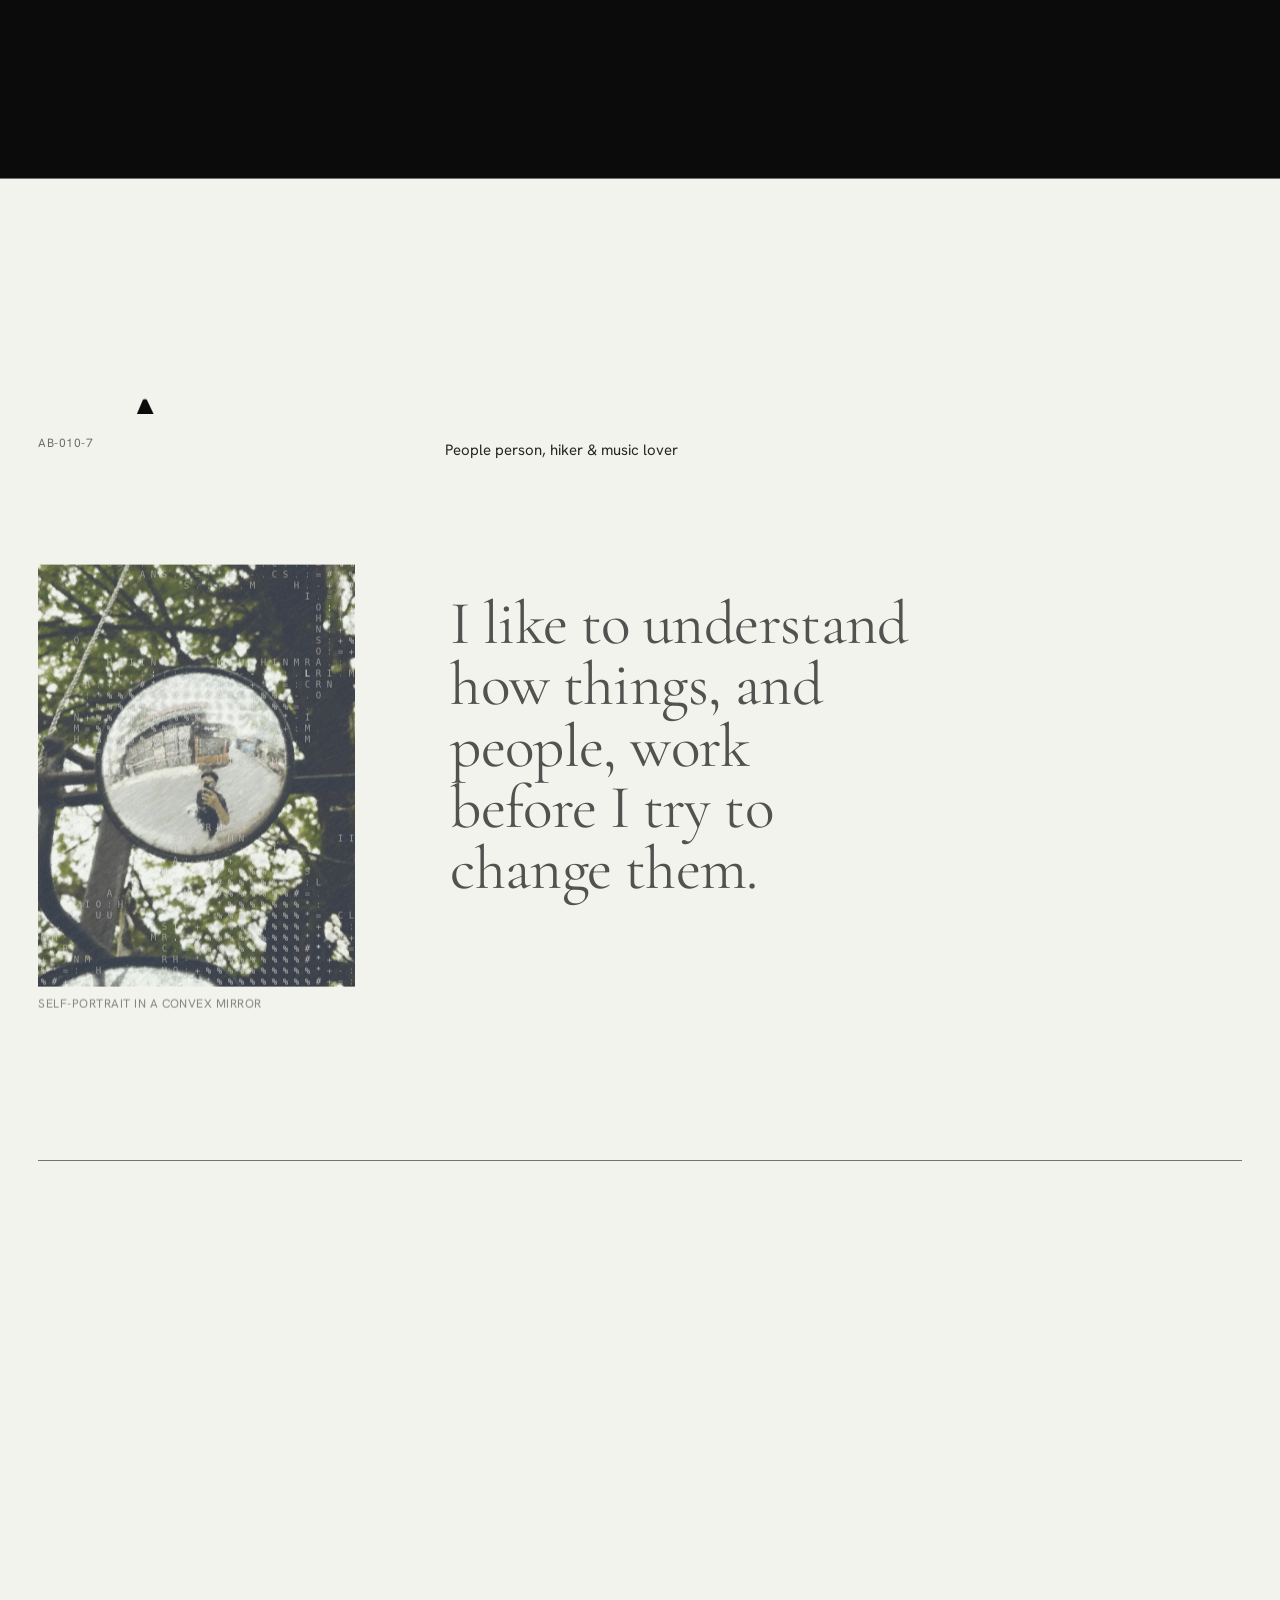
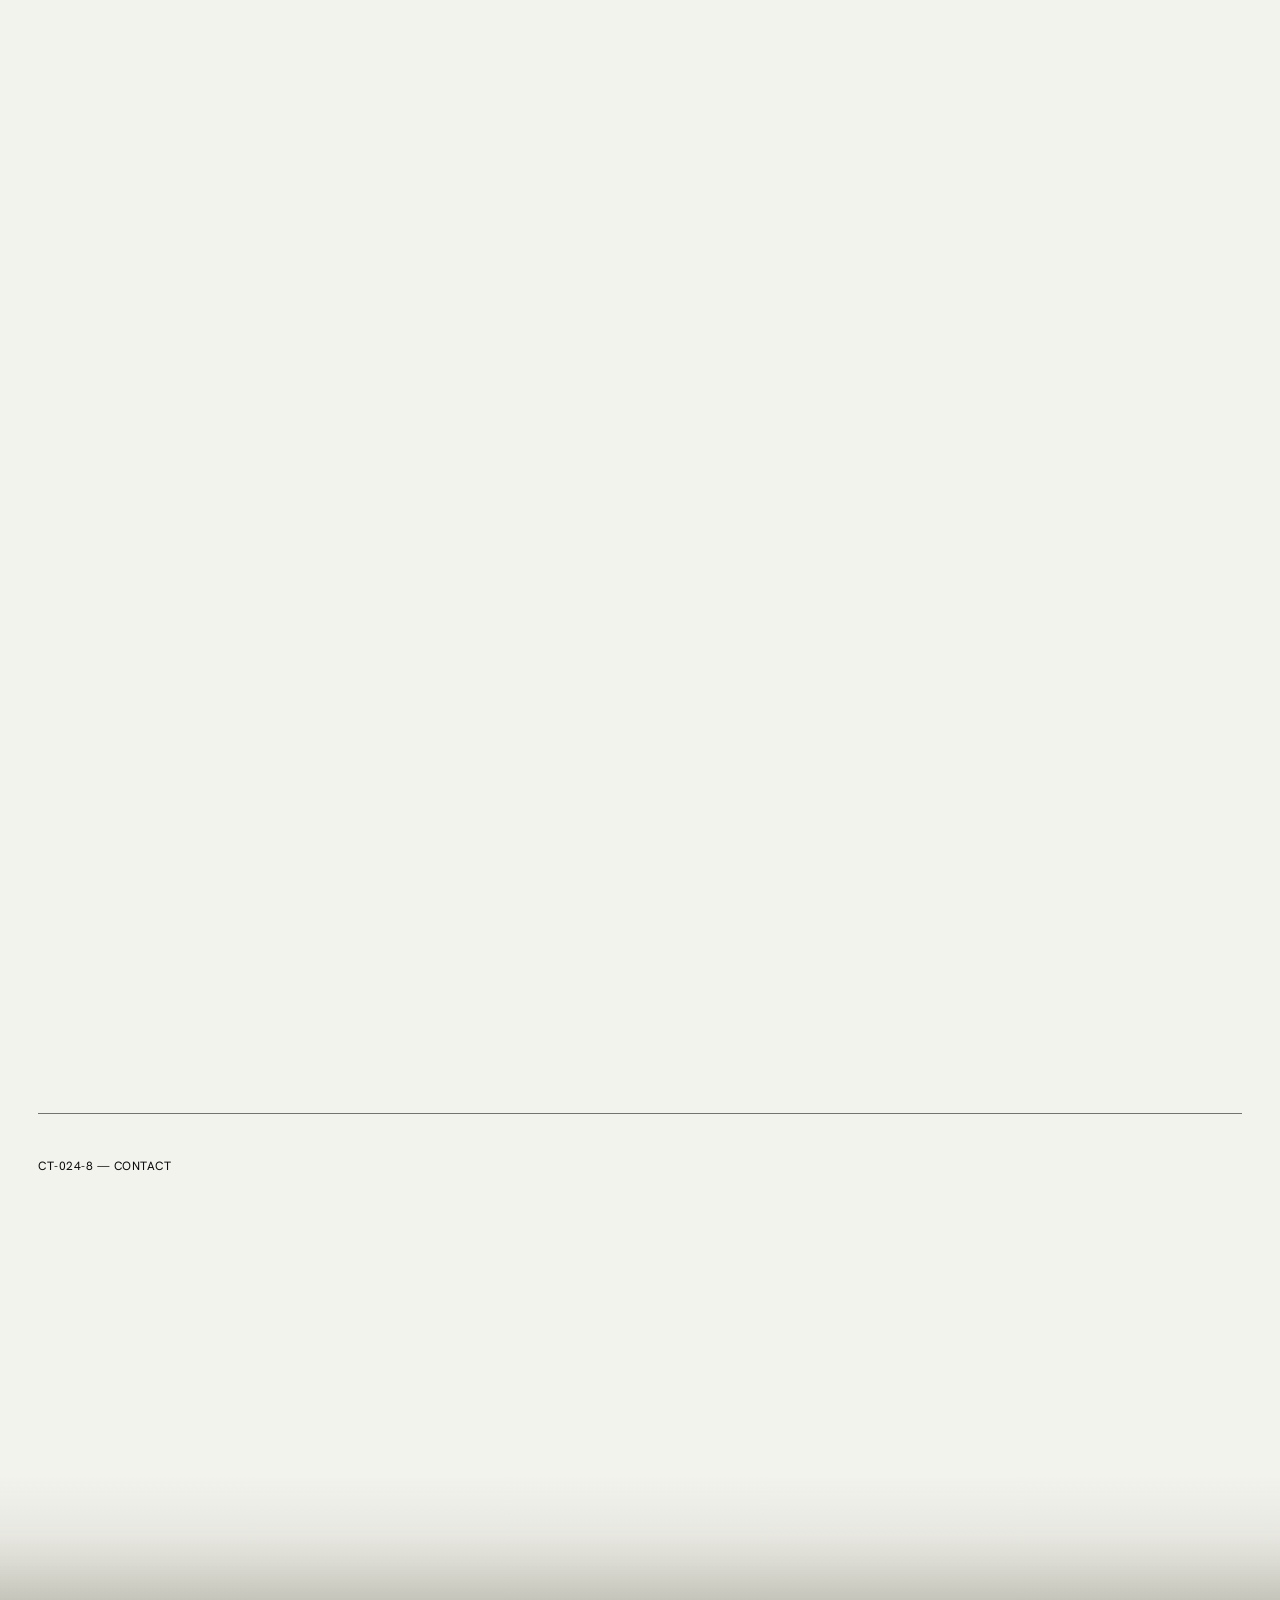
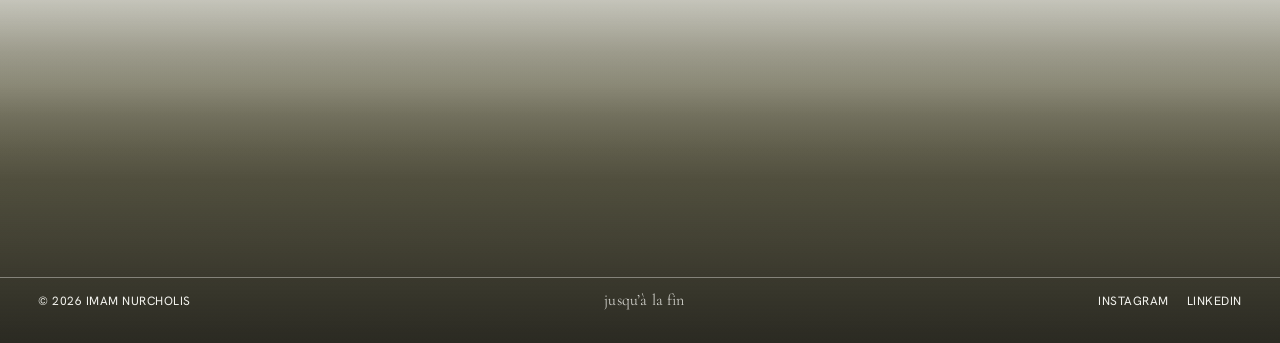
==== commit dd626c7d: "Add Bon Iver album, jusqu'à la fin motto interlude/footer, and Cormorant Garamond + Hanken Grotesk f" ====
--- a/about.html
+++ b/about.html
@@ -9,8 +9,8 @@
   <meta name="referrer" content="strict-origin-when-cross-origin">
   <title>About — Imam Nurcholis</title>
   <script>document.documentElement.classList.add("js")</script>
-  <link rel="preload" href="assets/fonts/inter-tight-latin.woff2" as="font" type="font/woff2" crossorigin>
-  <link rel="preload" href="assets/fonts/instrument-serif-latin.woff2" as="font" type="font/woff2" crossorigin>
+  <link rel="preload" href="assets/fonts/hanken-grotesk-latin.woff2" as="font" type="font/woff2" crossorigin>
+  <link rel="preload" href="assets/fonts/cormorant-garamond-latin.woff2" as="font" type="font/woff2" crossorigin>
   <link rel="icon" href="favicon.ico?v=4" sizes="any">
   <link rel="icon" href="favicon-32.png?v=4" type="image/png" sizes="32x32">
   <link rel="icon" href="favicon.svg?v=4" type="image/svg+xml">
--- a/assets/css/style.css
+++ b/assets/css/style.css
@@ -1,40 +1,40 @@
 /* ============================================================
    Fonts (self-hosted; Latin and Latin Extended subsets, SIL Open Font License)
    ============================================================ */
-/* Instrument Serif, latin-ext */
+/* Cormorant Garamond, latin-ext */
 @font-face {
-  font-family: 'Instrument Serif';
+  font-family: 'Cormorant Garamond';
   font-style: normal;
   font-weight: 400;
   font-display: swap;
-  src: url(../fonts/instrument-serif-latin-ext.woff2) format('woff2');
+  src: url(../fonts/cormorant-garamond-latin-ext.woff2) format('woff2');
   unicode-range: U+0100-02BA, U+02BD-02C5, U+02C7-02CC, U+02CE-02D7, U+02DD-02FF, U+0304, U+0308, U+0329, U+1D00-1DBF, U+1E00-1E9F, U+1EF2-1EFF, U+2020, U+20A0-20AB, U+20AD-20C4, U+2113, U+2C60-2C7F, U+A720-A7FF;
 }
-/* Instrument Serif, latin */
+/* Cormorant Garamond, latin */
 @font-face {
-  font-family: 'Instrument Serif';
+  font-family: 'Cormorant Garamond';
   font-style: normal;
   font-weight: 400;
   font-display: swap;
-  src: url(../fonts/instrument-serif-latin.woff2) format('woff2');
+  src: url(../fonts/cormorant-garamond-latin.woff2) format('woff2');
   unicode-range: U+0000-00FF, U+0131, U+0152-0153, U+02BB-02BC, U+02C6, U+02DA, U+02DC, U+0304, U+0308, U+0329, U+2000-206F, U+20AC, U+2122, U+2191, U+2193, U+2212, U+2215, U+FEFF, U+FFFD;
 }
-/* Inter Tight, latin-ext */
+/* Hanken Grotesk, latin-ext */
 @font-face {
-  font-family: 'Inter Tight';
+  font-family: 'Hanken Grotesk';
   font-style: normal;
   font-weight: 300 500;
   font-display: swap;
-  src: url(../fonts/inter-tight-latin-ext.woff2) format('woff2');
+  src: url(../fonts/hanken-grotesk-latin-ext.woff2) format('woff2');
   unicode-range: U+0100-02BA, U+02BD-02C5, U+02C7-02CC, U+02CE-02D7, U+02DD-02FF, U+0304, U+0308, U+0329, U+1D00-1DBF, U+1E00-1E9F, U+1EF2-1EFF, U+2020, U+20A0-20AB, U+20AD-20C4, U+2113, U+2C60-2C7F, U+A720-A7FF;
 }
-/* Inter Tight, latin */
+/* Hanken Grotesk, latin */
 @font-face {
-  font-family: 'Inter Tight';
+  font-family: 'Hanken Grotesk';
   font-style: normal;
   font-weight: 300 500;
   font-display: swap;
-  src: url(../fonts/inter-tight-latin.woff2) format('woff2');
+  src: url(../fonts/hanken-grotesk-latin.woff2) format('woff2');
   unicode-range: U+0000-00FF, U+0131, U+0152-0153, U+02BB-02BC, U+02C6, U+02DA, U+02DC, U+0304, U+0308, U+0329, U+2000-206F, U+20AC, U+2122, U+2191, U+2193, U+2212, U+2215, U+FEFF, U+FFFD;
 }
 
@@ -48,9 +48,9 @@
   --line: rgba(11, 11, 11, .55);
   --frame-w: 0px; /* edge inset used for spacing; the decorative frame was removed */
   --pad: clamp(16px, 3vw, 40px);
-  --font: "Inter Tight", "Helvetica Neue", Helvetica, Arial, sans-serif;
+  --font: "Hanken Grotesk", "Helvetica Neue", Helvetica, Arial, sans-serif;
   --foot-min: clamp(230px, 34vh, 340px); /* inner-page footer height; the picture is sized from this on every page */
-  --display: "Instrument Serif", "Times New Roman", Georgia, serif; /* big titles, menu */
+  --display: "Cormorant Garamond", "Times New Roman", Georgia, serif; /* big titles, menu */
   --ease: cubic-bezier(.77, 0, .175, 1);
   --fs-small: 12px;
   --fs-body: clamp(15px, 1.05vw, 17px);
@@ -360,6 +360,38 @@
 .ch-text p { margin: 0 0 1.1em; }
 .ch-link { display: inline-flex; align-items: center; gap: 6px; border-bottom: 1px solid currentColor; padding-bottom: 2px; }
 
+/* Motto interlude (About): museum-plate typographic pause */
+.motto-plate {
+  position: relative; overflow: hidden; text-align: center;
+  margin: 0 0 clamp(90px, 11vw, 170px);
+  padding: clamp(72px, 11vw, 156px) clamp(18px, 4vw, 48px);
+  border-top: 1px solid var(--line); border-bottom: 1px solid var(--line);
+  background: radial-gradient(ellipse 68% 72% at 50% 50%, rgba(228, 223, 208, .55), transparent 76%);
+}
+.m-reg { position: absolute; width: 11px; height: 11px; opacity: .45; pointer-events: none; }
+.m-reg::before, .m-reg::after { content: ""; position: absolute; background: var(--ink); }
+.m-reg::before { left: 0; right: 0; top: 5px; height: 1px; }
+.m-reg::after { top: 0; bottom: 0; left: 5px; width: 1px; }
+.m-tl { top: 16px; left: 16px; }
+.m-tr { top: 16px; right: 16px; }
+.m-bl { bottom: 16px; left: 16px; }
+.m-br { bottom: 16px; right: 16px; }
+.motto-ghost {
+  position: absolute; left: 50%; top: 50%; transform: translate(-50%, -50%);
+  white-space: nowrap; pointer-events: none; user-select: none;
+  font-family: var(--display); font-size: clamp(110px, 20vw, 320px); line-height: .85; letter-spacing: -.02em;
+  color: transparent; -webkit-text-stroke: 1px rgba(11, 11, 11, .11);
+}
+.motto-line {
+  position: relative; z-index: 1; margin: 0;
+  font-family: var(--display); font-weight: 400; font-size: clamp(46px, 8.6vw, 144px); line-height: 1; letter-spacing: -.01em;
+}
+.motto-line .mc-m { display: inline-block; overflow: hidden; vertical-align: top; padding: .08em .01em .12em; margin: -.08em -.01em -.12em; }
+.motto-line .mc { display: inline-block; will-change: transform; }
+.motto-line .mc-sp { display: inline-block; width: .22em; }
+.motto-mark { position: relative; z-index: 1; display: inline-flex; justify-content: center; margin-top: clamp(20px, 3vw, 34px); opacity: .6; }
+.motto-plate:hover .motto-mark .pick-mark { transform: rotate(90deg); }
+
 /* A partial index: run-in serif lists, the site's "+" between the words */
 .index-of { margin-bottom: clamp(90px, 11vw, 170px); }
 .index-of h2 + .index-row { margin-top: 12px; border-top: 1px solid var(--line); }
@@ -454,6 +486,7 @@
 }
 .foot-row nav { display: flex; gap: 18px; flex-wrap: wrap; justify-content: flex-end; }
 .foot-row a:hover { text-decoration: underline; }
+.foot-motto { font-family: var(--display); font-size: 16px; line-height: 1; text-transform: none; letter-spacing: .01em; opacity: .82; }
 
 .topbar { transition: opacity .35s; }
 .foot-in-view .topbar { opacity: 0; pointer-events: none; }
@@ -570,9 +603,16 @@
 @keyframes marquee { to { transform: translateX(-50%); } }
 .marquee:hover .marquee-track { animation-play-state: paused; }
 
+.view-bar { display: flex; justify-content: space-between; align-items: baseline; gap: 16px; margin: 0 0 clamp(32px, 5vw, 64px); }
+.view-tabs { display: inline-flex; align-items: baseline; gap: 10px; }
+.view-btn { color: var(--muted); padding-bottom: 3px; border-bottom: 1px solid transparent; transition: color .25s, border-color .25s; }
+.view-btn:hover, .view-btn.is-on { color: var(--ink); }
+.view-btn.is-on { border-bottom-color: currentColor; }
+
 .rows.index { margin-bottom: clamp(80px, 12vw, 160px); }
-.rows.index .row a { padding: 12px 0; }
-.rows.index .t { font-size: clamp(20px, 2.1vw, 32px); }
+.rows.index .row a { padding: 18px 0; }
+.rows.index .t { font-size: clamp(22px, 2.4vw, 36px); }
+.plates[hidden], .rows.index[hidden] { display: none; }
 
 .plates { display: flex; flex-direction: column; gap: clamp(90px, 14vw, 200px); margin-bottom: 140px; }
 .plate { display: grid; grid-template-columns: repeat(12, minmax(0, 1fr)); gap: 16px; align-items: center; position: relative; scroll-margin-top: 70px; }
@@ -580,28 +620,70 @@
 .plate.flip .plate-art { grid-column: 6 / span 7; grid-row: 1; }
 .plate-body { grid-column: 9 / span 4; grid-row: 1; position: relative; }
 .plate.flip .plate-body { grid-column: 1 / span 4; }
-.plate-art.tone-0, .art-cover.tone-0 { --bg: var(--navy);   --fg: #efeee6; --hi: var(--vermilion); }
-.plate-art.tone-1, .art-cover.tone-1 { --bg: var(--sand);   --fg: var(--ink); --hi: var(--vermilion); }
-.plate-art.tone-2, .art-cover.tone-2 { --bg: var(--vermilion); --fg: #f6efe3; --hi: var(--navy); }
-.plate-art.tone-3, .art-cover.tone-3 { --bg: var(--olive);  --fg: #f3f3ee; --hi: var(--navy); }
-.art-cover { background: var(--bg); color: var(--fg); position: relative; }
+.plate-art.tone-0, .art-cover.tone-0, .shot-cover.tone-0, .fp-stage.tone-0 { --bg: var(--navy);   --fg: #efeee6; --hi: var(--vermilion); }
+.plate-art.tone-1, .art-cover.tone-1, .shot-cover.tone-1, .fp-stage.tone-1 { --bg: var(--sand);   --fg: var(--ink); --hi: var(--vermilion); }
+.plate-art.tone-2, .art-cover.tone-2, .shot-cover.tone-2, .fp-stage.tone-2 { --bg: var(--vermilion); --fg: #f6efe3; --hi: var(--navy); }
+.plate-art.tone-3, .art-cover.tone-3, .shot-cover.tone-3, .fp-stage.tone-3 { --bg: var(--olive);  --fg: #f3f3ee; --hi: var(--navy); }
+.art-cover, .shot-cover { background: var(--bg); color: var(--fg); position: relative; }
 .plate-frame { aspect-ratio: 16 / 10; overflow: hidden; position: relative; }
-.plate-frame img { position: absolute; inset: 0; width: 100%; height: 100%; object-fit: cover; transition: transform 1.2s var(--ease); }
-.plate-art:hover .plate-frame img { transform: scale(1.04); }
 .plate-frame svg { position: absolute; inset: 0; width: 100%; height: 100%; transition: transform 1.2s var(--ease); }
 .plate-art:hover .plate-frame svg { transform: scale(1.03); }
-.plate-tag { position: absolute; left: 0; top: 0; padding: 6px 10px; background: var(--paper); color: var(--ink); }
-.art-cap { position: absolute; left: 14px; bottom: 12px; margin: 0; opacity: .8; }
+
+/* Matted gallery-print framing for screenshots (plates, project covers, and index previews) */
+.plate-frame.is-shot, .cover.shot-cover, .fp-stage.is-shot {
+  background: radial-gradient(120% 100% at 50% 0%, rgba(255, 255, 255, .09), transparent 62%), var(--bg);
+}
+.plate-frame.is-shot::before, .cover.shot-cover::before {
+  content: ""; position: absolute; inset: 12px; pointer-events: none; z-index: 1;
+  border: 1px solid currentColor; opacity: .22;
+}
+.plate-mat {
+  position: absolute; inset: 8.5% 7% 12% 7%; z-index: 2; overflow: hidden;
+  background: #141413; border: 1px solid rgba(255, 255, 255, .16);
+  box-shadow: 0 26px 52px -22px rgba(11, 11, 11, .65), 0 2px 10px -2px rgba(11, 11, 11, .25);
+  transition: transform 1s var(--ease), box-shadow 1s var(--ease);
+}
+.plate-mat img {
+  position: absolute; inset: 0; width: 100%; height: 100%; object-fit: cover;
+  filter: saturate(.86) contrast(1.04);
+  transition: transform 1.2s var(--ease), filter .8s var(--ease);
+}
+.plate-art:hover .plate-mat { transform: translateY(-4px); box-shadow: 0 34px 66px -22px rgba(11, 11, 11, .75); }
+.plate-art:hover .plate-mat img { transform: scale(1.045); filter: saturate(1.04) contrast(1.02); }
+.shot-meta { position: absolute; right: 20px; bottom: 16px; z-index: 2; opacity: .72; pointer-events: none; }
+.plate-tag { position: absolute; left: 0; top: 0; z-index: 3; padding: 6px 11px; background: var(--paper); color: var(--ink); border-right: 1px solid var(--line); border-bottom: 1px solid var(--line); }
+.art-cap { position: absolute; left: 26px; bottom: 22px; margin: 0; opacity: .78; }
 
 /* SVG artwork colours come from the plate's tone */
 svg.art .a-ink { fill: currentColor; }
 svg.art .a-hi { fill: var(--hi, var(--vermilion)); }
 svg.art .a-faint { fill: currentColor; opacity: .22; }
+svg.art .a-frame { stroke: currentColor; stroke-opacity: .22; stroke-width: 1; }
+svg.art .a-reg { stroke: currentColor; stroke-opacity: .42; stroke-width: 1; fill: none; }
+svg.art .a-hair { stroke: currentColor; stroke-opacity: .16; stroke-width: .85; fill: none; }
+svg.art .a-halo { stroke: var(--hi, var(--vermilion)); stroke-opacity: .45; stroke-width: 1; fill: none; }
+svg.art .a-wm { fill: currentColor; opacity: .09; font-family: var(--display); font-size: 112px; letter-spacing: -.03em; }
+svg.art .a-idx { fill: currentColor; opacity: .45; font: 400 8.5px/1 var(--font); letter-spacing: .06em; }
 svg.art .a-line { stroke: currentColor; stroke-opacity: .35; stroke-width: 1; fill: none; }
 svg.art .a-hi-line { stroke: var(--hi, var(--vermilion)); stroke-width: 2.4; fill: none; }
 svg.art path.a-line { stroke-opacity: .7; stroke-width: 1.4; }
 svg.art .a-txt { fill: var(--bg); font: 500 11px/1 var(--font); letter-spacing: .02em; }
 svg.art .a-hi + .a-txt { fill: #fff; }
+
+/* Artsy gallery-card hover preview for Portfolio Index view */
+.float-preview.is-card {
+  width: clamp(270px, 26vw, 390px); max-width: none; aspect-ratio: auto;
+  background: var(--paper); color: var(--ink); border: 1px solid var(--line);
+  padding: 10px 10px 0; overflow: visible;
+  box-shadow: 0 30px 64px -22px rgba(11, 11, 11, .38), 0 4px 14px -4px rgba(11, 11, 11, .14);
+}
+.fp-stage { position: relative; aspect-ratio: 16 / 10; overflow: hidden; background: var(--bg); color: var(--fg); --a-hi: var(--hi); }
+.fp-stage svg.art { position: absolute; inset: 0; width: 100%; height: 100%; }
+.fp-stage .plate-mat { inset: 8% 7%; box-shadow: 0 14px 28px -12px rgba(11, 11, 11, .6); }
+.fp-stage.is-dial { background: radial-gradient(circle at 50% 50%, #2a3655 0, #1d2740 48%, #121829 100%); }
+.fp-dial { position: absolute; inset: 10% 8%; display: grid; grid-template-columns: repeat(5, 1fr); gap: 8px; place-items: center; }
+.fp-dial img { width: 100%; aspect-ratio: 1; object-fit: contain; filter: drop-shadow(0 4px 10px rgba(0, 0, 0, .5)); }
+.fp-cap { display: flex; justify-content: space-between; align-items: baseline; gap: 12px; padding: 9px 2px 10px; color: var(--muted); }
 
 .plate-no {
   display: block; pointer-events: none; user-select: none; margin: 0 0 .1em -.04em;
@@ -626,8 +708,10 @@
 .figs.wide b { display: block; font-size: clamp(40px, 6vw, 96px); margin-bottom: 8px; white-space: normal; }
 
 /* Project page: artwork cover, screenshots */
-.cover.art-cover { aspect-ratio: 16 / 9; }
+.cover.art-cover, .cover.shot-cover { aspect-ratio: 16 / 9; }
 .cover.art-cover svg { position: absolute; inset: 0; width: 100%; height: 100%; }
+.cover.shot-cover .plate-mat { inset: 7% 6% 10% 6%; }
+.cover.shot-cover .plate-mat img { height: 112%; }
 .shots { display: flex; flex-direction: column; gap: clamp(28px, 4vw, 56px); margin: 0 0 140px; }
 .shot { margin: 0; }
 .shot-img { overflow: hidden; background: var(--sand); border: 1px solid var(--line); }
@@ -649,7 +733,7 @@
   .figs.wide b { font-size: 40px; margin: 0; }
   .shot-band { padding: 20px 12px; gap: 12px; }
 }
-@media (prefers-reduced-motion: reduce) { .marquee-track { animation: none; } .plate-frame img, .plate-frame svg { transition: none; } }
+@media (prefers-reduced-motion: reduce) { .marquee-track { animation: none; } .plate-mat, .plate-mat img, .plate-frame svg { transition: none; } }
 @media (max-width: 600px) { .plate .art-cap { display: none; } }
 .shot-band .shot:only-child { grid-column: 1 / -1; }
 
